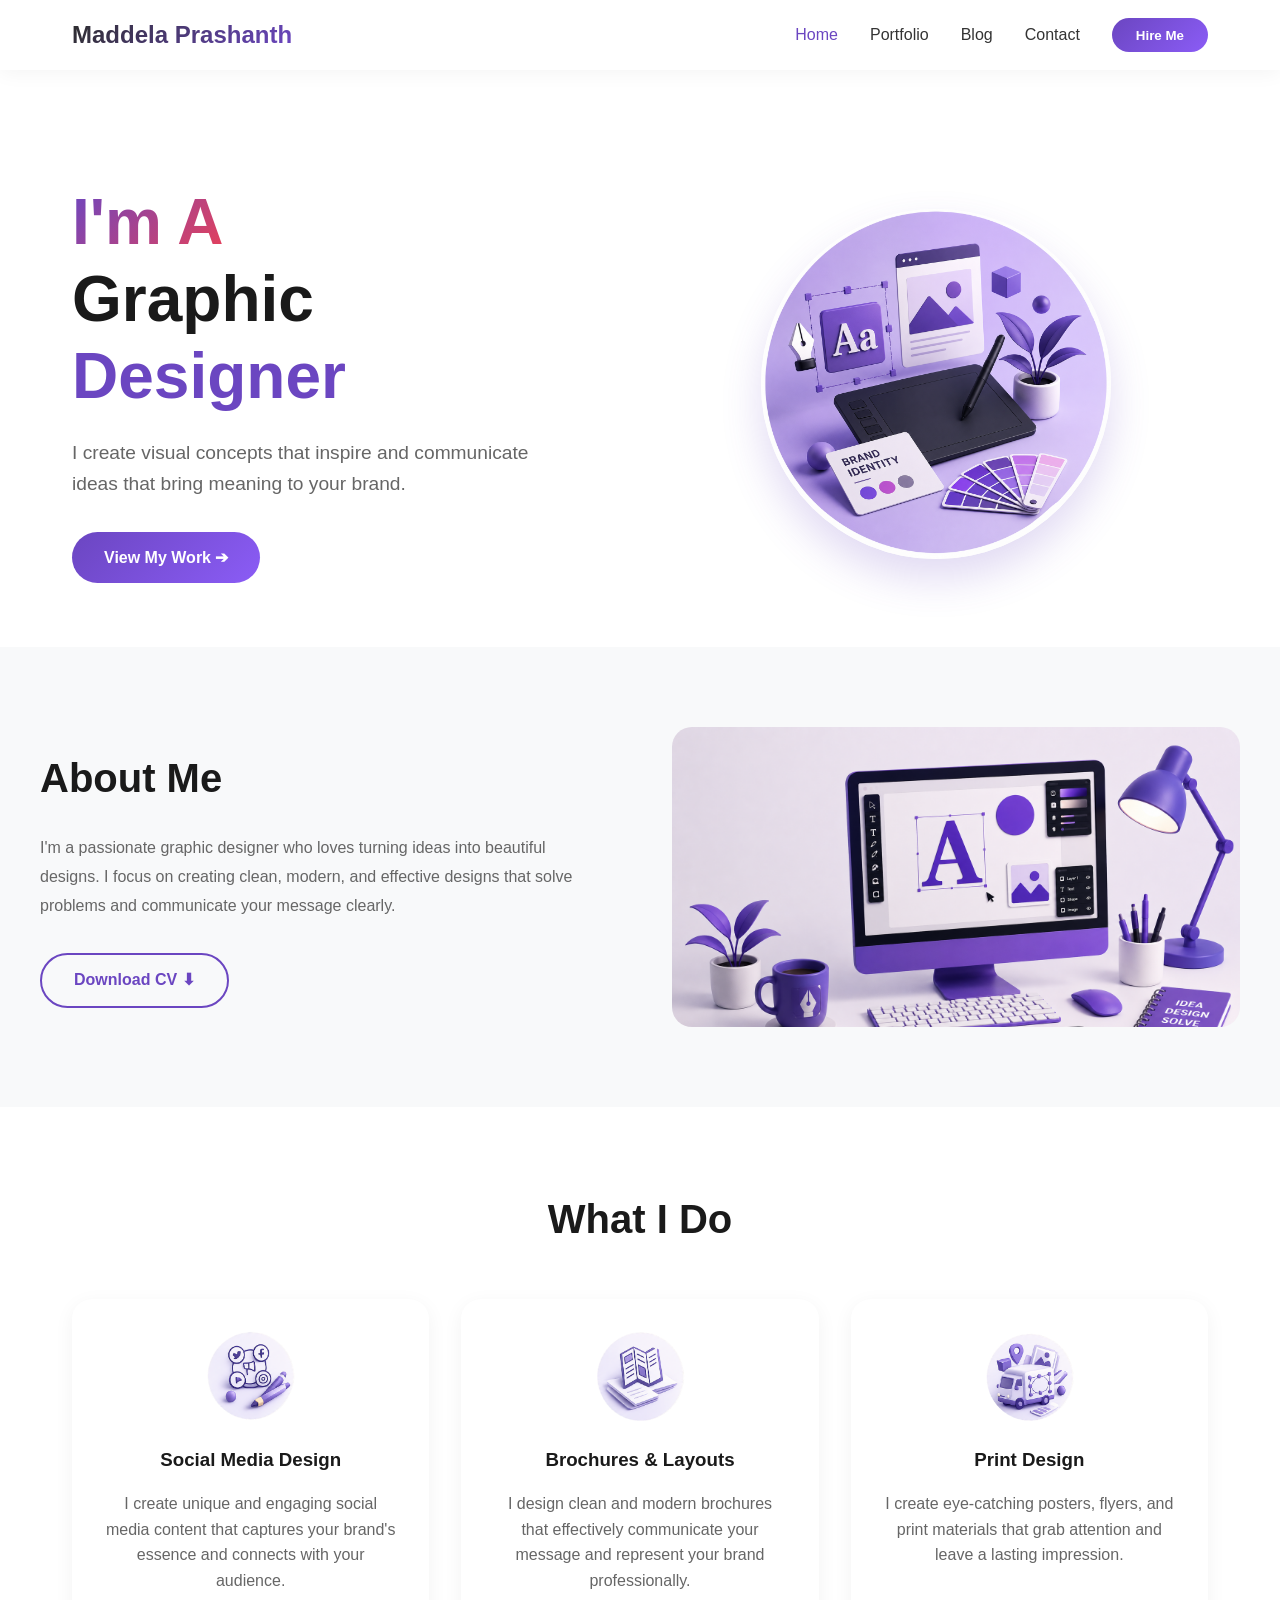
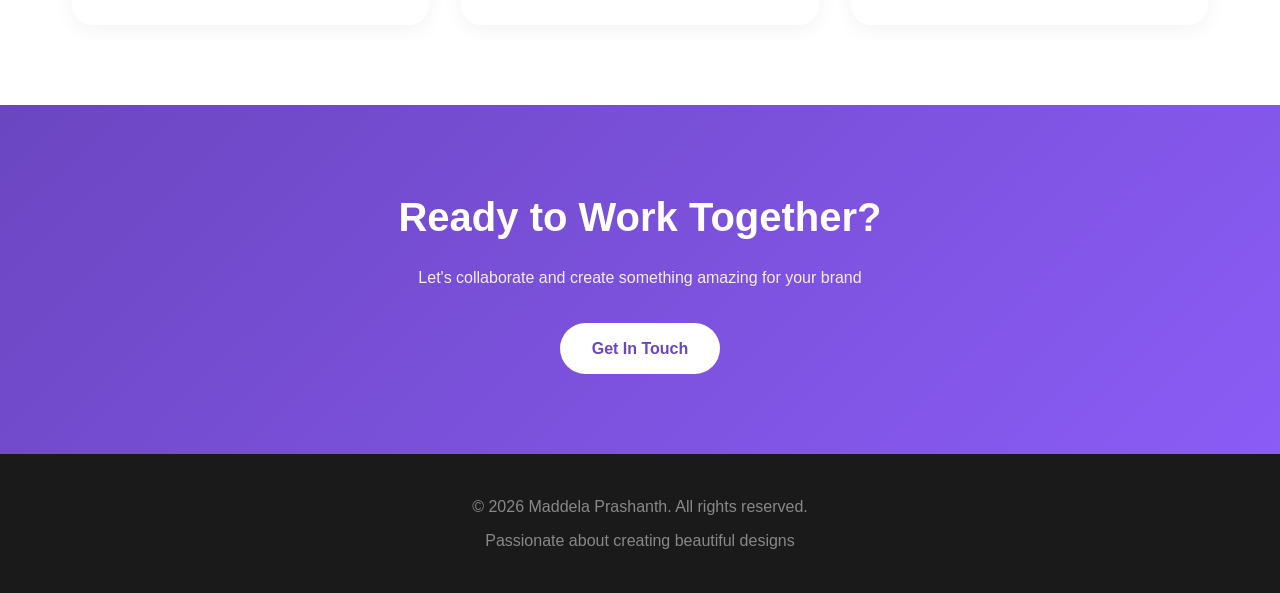
==== index.html @ d35ca1d7 "UPDATED" ====
<!DOCTYPE html>
<html lang="en">
<head>
    <meta charset="UTF-8">
    <meta name="viewport" content="width=device-width, initial-scale=1.0">
    <meta name="description" content="Portfolio of Maddela Prashanth - Graphic Designer specializing in branding and visual design">
    <title>Maddela Prashanth - Graphic Designer Portfolio</title>
    <link rel="stylesheet" href="index.css">
</head>
<body>
    <!-- Navigation Header -->
    <header class="navbar">
        <div class="nav-container">
            <div class="logo">
                <a href="index.html">Maddela Prashanth</a>
            </div>
            
            <!-- Hamburger Menu Button -->
            <button class="hamburger" id="hamburger">
                <span></span>
                <span></span>
                <span></span>
            </button>
            
            <!-- Navigation Menu -->
            <nav class="nav-menu" id="navMenu">
                <a href="index.html" class="nav-link active">Home</a>
                <a href="Portfolio Page.html" class="nav-link">Portfolio</a>
                <a href="https://prashanthdesigner07.blogspot.com/2025/08/graphic-design.html?m=1" target="_blank" class="nav-link">Blog</a>
                <a href="contact.html" class="nav-link">Contact</a>
                <a href="mailto:maddelaprashanth31@gmail.com"  >
                <button class="btn-hire">Hire Me</button>
                </a>
            </nav>
        </div>
    </header>
                       
    <!-- Hero Section -->
    <section class="hero">
        <div class="hero-content">
            <h1 class="hero-title">
                <span class="gradient-text">I'm A</span><br>
                <span>Graphic</span><br>
                <span class="highlight">Designer</span>
            </h1>
            <p class="hero-subtitle">I create visual concepts that inspire and communicate ideas that bring meaning to your brand.</p>
            <a href="https://sites.google.com/view/prashanth4" target="_blank" class="btn btn-primary">View My Work ➔</a>
        </div>
        <div class="hero-image">
            <div class="image-placeholder-1"></div>
        </div>
    </section>

    <!-- About Section -->
    <section class="about">
        <div class="about-content">
            <div class="about-text">
                <h2>About Me</h2>
                <p>I'm a passionate graphic designer who loves turning ideas into beautiful designs. I focus on creating clean, modern, and effective designs that solve problems and communicate your message clearly.</p>
                <a href="./imagess/Prashanth ATS resume.pdf" target="_blank" class="btn btn-secondary">Download CV ⬇</a>
            </div>
            <div class="about-image">
                <div class="image-placeholder"></div>
            </div>
        </div>
    </section>

    <!-- Services Section -->
    <section class="services">
        <h2>What I Do</h2>
        <div class="services-grid">
            <div class="service-card">
                <div class="service-icon">
                    <div class="icon-box"></div>
                </div>
                <h3>Social Media Design</h3>
                <p>I create unique and engaging social media content that captures your brand's essence and connects with your audience.</p>
            </div>
            <div class="service-card">
                <div class="service-icon">
                    <div class="icon-box-2"></div>
                </div>
                <h3>Brochures & Layouts</h3>
                <p>I design clean and modern brochures that effectively communicate your message and represent your brand professionally.</p>
            </div>
            <div class="service-card">
                <div class="service-icon">
                    <div class="icon-box-3"></div>
                </div>
                <h3>Print Design</h3>
                <p>I create eye-catching posters, flyers, and print materials that grab attention and leave a lasting impression.</p>
            </div>
        </div>
    </section>

    <!-- CTA Section -->
    <section class="cta">
        <h2>Ready to Work Together?</h2>
        <p>Let's collaborate and create something amazing for your brand</p>
        <a href="contact.html" class="btn btn-primary">Get In Touch</a>
    </section>

    <!-- Footer -->             
    <footer class="footer">
        <div class="footer-content">
            <p>&copy; 2026 Maddela Prashanth. All rights reserved.</p>
            <p>Passionate about creating beautiful designs</p>
        </div>
    </footer>

    <!-- Modal for Portfolio Items -->
    <div id="portfolioModal" class="modal">
        <div class="modal-content">
            <span class="modal-close">&times;</span>
            <div class="modal-image-container">
                <img id="modalImage" src="" alt="Portfolio Image">
            </div>
            <div class="modal-info">
                <h3 id="modalTitle"></h3>
                <p id="modalCategory"></p>
            </div>
        </div>
    </div>

    <script src="script.js"></script>
</body>
</html>
---- index.css ----
/* ==================== RESET & BASE STYLES ==================== */
* {
    margin: 0;
    padding: 0;
    box-sizing: border-box;
}

body {
    font-family: 'Segoe UI', Tahoma, Geneva, Verdana, sans-serif;
    line-height: 1.6;
    color: #1a1a1a;
    background-color: #ffffff;
    overflow-x: hidden;
}

/* ==================== NAVBAR ==================== */
.navbar {
    position: fixed;
    top: 0;
    width: 100%;
    background: rgba(255, 255, 255, 0.98);
    backdrop-filter: blur(10px);
    box-shadow: 0 2px 20px rgba(0, 0, 0, 0.05);
    z-index: 1000;
    padding: 1rem 0;
}

.nav-container {
    max-width: 1200px;
    margin: 0 auto;
    padding: 0 2rem;
    display: flex;
    justify-content: space-between;
    align-items: center;
}

.logo a {
    font-size: 1.5rem;
    font-weight: 700;
    text-decoration: none;
    background: linear-gradient(135deg, #2d2d2d, #6b46c1);
    -webkit-background-clip: text;
    background-clip: text;
    color: transparent;
}

.nav-menu {
    display: flex;
    gap: 2rem;
    align-items: center;
}

.nav-link {
    text-decoration: none;
    color: #333;
    font-weight: 500;
    transition: color 0.3s;
}

.nav-link:hover, .nav-link.active {
    color: #6b46c1;
}

.btn-hire {
    background: linear-gradient(135deg, #6b46c1, #8b5cf6);
    border: none;
    padding: 0.6rem 1.5rem;
    border-radius: 40px;
    color: white;
    font-weight: 600;
    cursor: pointer;
    transition: transform 0.3s, box-shadow 0.3s;
}

.btn-hire:hover {
    transform: translateY(-2px);
    box-shadow: 0 5px 15px rgba(107, 70, 193, 0.3);
}

/* Hamburger Menu */
.hamburger {
    display: none;
    flex-direction: column;
    cursor: pointer;
    background: none;
    border: none;
}

.hamburger span {
    width: 25px;
    height: 3px;
    background: #333;
    margin: 3px 0;
    transition: 0.3s;
}

/* ==================== HERO SECTION ==================== */
.hero {
    display: flex;
    align-items: center;
    justify-content: space-between;
    max-width: 1200px;
    margin: 120px auto 0;
    padding: 4rem 2rem;
    gap: 3rem;
}

.hero-content {
    flex: 1;
}

.hero-title {
    font-size: 4rem;
    line-height: 1.2;
    margin-bottom: 1.5rem;
}

.gradient-text {
    background: linear-gradient(135deg, #6b46c1, #e94057);
    -webkit-background-clip: text;
    background-clip: text;
    color: transparent;
}

.highlight {
    color: #6b46c1;
}

.hero-subtitle {
    font-size: 1.2rem;
    color: #666;
    margin-bottom: 2rem;
    max-width: 500px;
}

.hero-image {
    flex: 1;
    display: flex;
    justify-content: center;
}

.image-placeholder-1 {
    background-image: url("imagess/Circle.png");
    background-size: cover;
    width: 350px;
    height: 350px;
    /* background: linear-gradient(135deg, #6b46c1, #8b5cf6); */
    border-radius: 50%;
    box-shadow: 0 20px 40px rgba(107, 70, 193, 0.2);
}

/* ==================== BUTTONS ==================== */
.btn {
    display: inline-block;
    padding: 0.8rem 2rem;
    text-decoration: none;
    border-radius: 40px;
    font-weight: 600;
    transition: all 0.3s;
    cursor: pointer;
}

.btn-primary {
    background: linear-gradient(135deg, #6b46c1, #8b5cf6);
    color: white;
    border: none;
}

.btn-primary:hover {
    transform: translateY(-3px);
    box-shadow: 0 10px 20px rgba(107, 70, 193, 0.3);
}

.btn-secondary {
    background: transparent;
    color: #6b46c1;
    border: 2px solid #6b46c1;
}

.btn-secondary:hover {
    background: #6b46c1;
    color: white;
}

/* ==================== ABOUT SECTION ==================== */
.about {
    background: #f8f9fa;
    padding: 5rem 2rem;
}

.about-content {
    max-width: 1200px;
    margin: 0 auto;
    display: flex;
    align-items: center;
    gap: 4rem;
}

.about-text {
    flex: 1;
}

.about-text h2 {
    font-size: 2.5rem;
    margin-bottom: 1.5rem;
}

.about-text p {
    color: #666;
    margin-bottom: 2rem;
    line-height: 1.8;
}

.about-image {
    flex: 1;
}

.image-placeholder {
    background-image: url("imagess/system.png");
    background-size: cover;
    width: 100%;
    height: 300px;
    /* background: linear-gradient(135deg, #ddd, #bbb); */
    border-radius: 20px;
}

/* ==================== SERVICES SECTION ==================== */
.services {
    max-width: 1200px;
    margin: 0 auto;
    padding: 5rem 2rem;
    text-align: center;
}

.services h2 {
    font-size: 2.5rem;
    margin-bottom: 3rem;
}

.services-grid {
    display: grid;
    grid-template-columns: repeat(auto-fit, minmax(300px, 1fr));
    gap: 2rem;
}

.service-card {
    background: white;
    padding: 2rem;
    border-radius: 20px;
    box-shadow: 0 5px 20px rgba(0, 0, 0, 0.05);
    transition: transform 0.3s;
}

.service-card:hover {
    transform: translateY(-10px);
}

.service-icon {
    margin-bottom: 1.5rem;
}

.icon-box {
    background-image: url("./imagess/Social\ Media\ Icon.png");
    background-size: cover;
    width: 90px;
    height: 90px;
    /* background: linear-gradient(135deg, #6b46c1, #8b5cf6); */
    border-radius: 20px;
    margin: 0 auto;
}

.icon-box-2 {
        background-image: url("./imagess/Broucher\ icon.png");
    background-size: cover;
    width: 90px;
    height: 90px;
    /* background: linear-gradient(135deg, #6b46c1, #8b5cf6); */
    border-radius: 20px;
    margin: 0 auto;
}

.icon-box-3 {
            background-image: url("./imagess/Print\ icon.png");
    background-size: cover;
    width: 90px;
    height: 90px;
    /* background: linear-gradient(135deg, #6b46c1, #8b5cf6); */
    border-radius: 20px;
    margin: 0 auto;
}

.service-card h3 {
    margin-bottom: 1rem;
}

.service-card p {
    color: #666;
}

/* ==================== PORTFOLIO PAGE STYLES ==================== */
.portfolio-header {
    text-align: center;
    padding: 120px 2rem 3rem;
    background: linear-gradient(135deg, #f8f9fa, #fff);
}

.portfolio-header h1 {
    font-size: 3rem;
    margin-bottom: 1rem;
}

.filter-section {
    text-align: center;
    padding: 2rem;
}

.filter-buttons {
    display: flex;
    justify-content: center;
    gap: 1rem;
    flex-wrap: wrap;
}

.filter-btn {
    padding: 0.6rem 1.5rem;
    border: 2px solid #6b46c1;
    background: transparent;
    color: #6b46c1;
    border-radius: 40px;
    cursor: pointer;
    font-weight: 600;
    transition: all 0.3s;
}

.filter-btn:hover, .filter-btn.active {
    background: #6b46c1;
    color: white;
}

.portfolio {
    max-width: 1200px;
    margin: 0 auto;
    padding: 2rem;
}

.portfolio-grid {
    display: grid;
    grid-template-columns: repeat(auto-fill, minmax(350px, 1fr));
    gap: 2rem;
}

.portfolio-item {
    background: white;
    border-radius: 15px;
    overflow: hidden;
    box-shadow: 0 5px 15px rgba(0, 0, 0, 0.1);
    cursor: pointer;
    transition: transform 0.3s, box-shadow 0.3s;
}

.portfolio-item:hover {
    transform: translateY(-5px);
    box-shadow: 0 10px 25px rgba(0, 0, 0, 0.15);
}

.portfolio-image {
    height: 250px;
    overflow: hidden;
}

.image-placeholder-3, .image-placeholder-4, .image-placeholder-5,
.image-placeholder-6, .image-placeholder-7, .image-placeholder-8,
.image-placeholder-9, .image-placeholder-10, .image-placeholder-11 {
    width: 100%;
    height: 100%;
    background-size: cover;
    background-position: center;
    transition: transform 0.3s;
}

.portfolio-item:hover .portfolio-image div {
    transform: scale(1.05);
}

/* Portfolio Image Backgrounds */
.image-placeholder-3 { background-image: url('https://images.unsplash.com/photo-1442512595331-e89e73853f31?w=400&h=250&fit=crop'); background-size: cover; }
.image-placeholder-4 { background-image: url('imagess/SAIL\ INTO\ Discover\ the\ world\'s\ most\ breathtaking.jpg'); background-size: cover; }
.image-placeholder-5 { background-image: url('https://images.unsplash.com/photo-1556761175-b413da4baf72?w=400&h=250&fit=crop'); background-size: cover; }
.image-placeholder-6 { background-image: url('https://images.unsplash.com/photo-1445205170230-053b83016050?w=400&h=250&fit=crop'); background-size: cover; }
.image-placeholder-7 { background-image: url('https://images.unsplash.com/photo-1561070791-2526d30994b5?w=400&h=250&fit=crop'); background-size: cover; }
.image-placeholder-8 { background-image: url('imagess/Graphihc\ Designer.jpg'); background-size: cover; }
.image-placeholder-9 { background-image: url('https://images.unsplash.com/photo-1517248135467-4c7edcad34c4?w=400&h=250&fit=crop'); background-size: cover; }
.image-placeholder-10 { background-image: url('https://images.unsplash.com/photo-1512941937669-90a1b58e7e9c?w=400&h=250&fit=crop'); background-size: cover; }
.image-placeholder-11 { background-image: url('https://images.unsplash.com/photo-1563986768609-322da13575f3?w=400&h=250&fit=crop'); background-size: cover; }

.portfolio-info {
    padding: 1.5rem;
}

.portfolio-info h3 {
    margin-bottom: 0.5rem;
}

.portfolio-info p {
    color: #6b46c1;
    font-weight: 500;
}

/* ==================== MODAL STYLES ==================== */
.modal {
    display: none;
    position: fixed;
    z-index: 2000;
    left: 0;
    top: 0;
    width: 100%;
    height: 100%;
    background-color: rgba(0, 0, 0, 0.85);
    backdrop-filter: blur(5px);
    animation: fadeIn 0.3s ease;
}

@keyframes fadeIn {
    from { opacity: 0; }
    to { opacity: 1; }
}

.modal-content {
    position: relative;
    background: white;
    margin: 5% auto;
    padding: 0;
    width: 90%;
    height: 100%;
    max-width: 800px;
    border-radius: 20px;
    overflow: hidden;
    animation: slideUp 0.3s ease;
}

@keyframes slideUp {
    from {
        transform: translateY(50px);
        opacity: 0;
    }
    to {
        transform: translateY(0);
        opacity: 1;
    }
}

.modal-close {
    position: absolute;
    top: 15px;
    right: 25px;
    color: white;
    font-size: 35px;
    font-weight: bold;
    cursor: pointer;
    z-index: 10;
    background: rgba(0,0,0,0.5);
    width: 40px;
    height: 40px;
    border-radius: 50%;
    display: flex;
    align-items: center;
    justify-content: center;
    transition: 0.3s;
}

.modal-close:hover {
    background: #6b46c1;
    transform: rotate(90deg);
}

.modal-image-container {
    width: 100%;
    max-height: 500px;
    overflow: hidden;
}

#modalImage {
    width: 100%;
    height: auto;
    display: block;
}

.modal-info {
    padding: 1.5rem;
    text-align: center;
}

.modal-info h3 {
    font-size: 1.8rem;
    margin-bottom: 0.5rem;
    color: #1a1a1a;
}

.modal-info p {
    color: #6b46c1;
    font-weight: 500;
    font-size: 1.1rem;
}

/* ==================== CTA SECTION ==================== */
.cta {
    text-align: center;
    padding: 5rem 2rem;
    background: linear-gradient(135deg, #6b46c1, #8b5cf6);
    color: white;
}

.cta h2 {
    font-size: 2.5rem;
    margin-bottom: 1rem;
}

.cta p {
    margin-bottom: 2rem;
    opacity: 0.9;
}

.cta .btn-primary {
    background: white;
    color: #6b46c1;
}

.cta .btn-primary:hover {
    transform: translateY(-3px);
    box-shadow: 0 10px 20px rgba(0, 0, 0, 0.2);
}

/* ==================== FOOTER ==================== */
.footer {
    background: #1a1a1a;
    color: #888;
    text-align: center;
    padding: 2rem;
}

.footer-content p {
    margin: 0.5rem 0;
}

/* ==================== RESPONSIVE DESIGN ==================== */
@media (max-width: 768px) {
    .hamburger {
        display: flex;
    }
    
    .nav-menu {
        position: fixed;
        top: 70px;
        left: -100%;
        width: 100%;
        height: calc(100vh - 70px);
        background: white;
        flex-direction: column;
        padding: 2rem;
        transition: left 0.3s;
        gap: 1.5rem;
    }
    
    .nav-menu.active {
        left: 0;
    }
    
    .hamburger.active span:nth-child(1) {
        transform: rotate(45deg) translate(5px, 5px);
    }
    
    .hamburger.active span:nth-child(2) {
        opacity: 0;
    }
    
    .hamburger.active span:nth-child(3) {
        transform: rotate(-45deg) translate(7px, -6px);
    }
    
    .hero {
        flex-direction: column;
        text-align: center;
        margin-top: 80px;
    }
    
    .hero-title {
        font-size: 2.5rem;
    }
    
    .hero-subtitle {
        margin-left: auto;
        margin-right: auto;
    }
    
    .about-content {
        flex-direction: column;
        text-align: center;
    }
    
    .portfolio-grid {
        grid-template-columns: 1fr;
    }
    
    .modal-content {
        width: 95%;
        margin: 10% auto;
    }
    
    .modal-info h3 {
        font-size: 1.4rem;
    }
}

/* ==================== CONTACT PAGE STYLES ==================== */
/* Add these styles to your existing index.css file */

.contact-page-wrapper {
    max-width: 1200px;
    margin: 0 auto;
    padding: 140px 2rem 4rem;
}

.contact-header {
    text-align: center;
    margin-bottom: 3rem;
}

.contact-header h1 {
    font-size: 3rem;
    background: linear-gradient(135deg, #2d2d2d, #6b46c1);
    -webkit-background-clip: text;
    background-clip: text;
    color: transparent;
    margin-bottom: 1rem;
}

.contact-header p {
    color: #666;
    font-size: 1.2rem;
    max-width: 600px;
    margin: 0 auto;
}

.contact-grid {
    display: grid;
    grid-template-columns: 1fr 1.2fr;
    gap: 3rem;
    align-items: start;
}

/* Contact Info Cards */
.contact-info {
    background: #f8f9fa;
    border-radius: 30px;
    padding: 2rem;
    box-shadow: 0 10px 30px rgba(0, 0, 0, 0.05);
    transition: transform 0.3s;
}

.contact-info:hover {
    transform: translateY(-5px);
}

.info-title {
    font-size: 1.8rem;
    margin-bottom: 1.5rem;
    color: #1a1a1a;
    position: relative;
    display: inline-block;
}

.info-title:after {
    content: '';
    position: absolute;
    bottom: -8px;
    left: 0;
    width: 60px;
    height: 3px;
    background: linear-gradient(135deg, #6b46c1, #8b5cf6);
    border-radius: 3px;
}

.info-detail {
    margin: 2rem 0;
}

.info-item {
    display: flex;
    align-items: center;
    gap: 1rem;
    margin-bottom: 1.8rem;
    padding: 0.8rem;
    background: white;
    border-radius: 60px;
    transition: all 0.3s;
    box-shadow: 0 2px 8px rgba(0, 0, 0, 0.03);
}

.info-item:hover {
    transform: translateX(5px);
    box-shadow: 0 5px 15px rgba(107, 70, 193, 0.1);
}

.info-icon {
    width: 48px;
    height: 48px;
    background: linear-gradient(135deg, #6b46c1, #8b5cf6);
    border-radius: 50%;
    display: flex;
    align-items: center;
    justify-content: center;
    color: white;
    font-size: 1.3rem;
}

.info-text h4 {
    font-size: 1rem;
    color: #888;
    margin-bottom: 0.2rem;
}

.info-text p, .info-text a {
    font-size: 1.1rem;
    font-weight: 600;
    color: #1a1a1a;
    text-decoration: none;
    transition: color 0.3s;
}

.info-text a:hover {
    color: #6b46c1;
}

.social-links {
    display: flex;
    gap: 1rem;
    margin-top: 2rem;
    justify-content: center;
}

.social-icon {
    width: 44px;
    height: 44px;
    background: white;
    border-radius: 50%;
    display: flex;
    align-items: center;
    justify-content: center;
    color: #6b46c1;
    font-size: 1.3rem;
    transition: all 0.3s;
    box-shadow: 0 2px 8px rgba(0, 0, 0, 0.05);
    text-decoration: none;
}

.social-icon:hover {
    background: linear-gradient(135deg, #6b46c1, #8b5cf6);
    color: white;
    transform: translateY(-3px);
}

/* Contact Form Container */
.contact-form-container {
    background: white;
    border-radius: 30px;
    padding: 2rem;
    box-shadow: 0 15px 35px rgba(0, 0, 0, 0.1);
    border: 1px solid rgba(107, 70, 193, 0.1);
}

.form-group {
    margin-bottom: 1.5rem;
}

.form-group label {
    display: block;
    margin-bottom: 0.6rem;
    font-weight: 600;
    color: #333;
    font-size: 0.95rem;
}

.form-group label i {
    margin-right: 8px;
    color: #6b46c1;
}

.form-control {
    width: 100%;
    padding: 1rem 1.2rem;
    border: 2px solid #e9ecef;
    border-radius: 20px;
    font-size: 1rem;
    transition: all 0.3s;
    font-family: inherit;
    background: #fefefe;
}

.form-control:focus {
    outline: none;
    border-color: #6b46c1;
    box-shadow: 0 0 0 3px rgba(107, 70, 193, 0.2);
}

textarea.form-control {
    resize: vertical;
    min-height: 120px;
}

.btn-submit {
    width: 100%;
    background: linear-gradient(135deg, #6b46c1, #8b5cf6);
    color: white;
    border: none;
    padding: 1rem;
    border-radius: 40px;
    font-size: 1.1rem;
    font-weight: 700;
    cursor: pointer;
    transition: all 0.3s;
    display: flex;
    align-items: center;
    justify-content: center;
    gap: 10px;
}

.btn-submit:hover {
    transform: translateY(-2px);
    box-shadow: 0 8px 20px rgba(107, 70, 193, 0.3);
}

/* Validation & Error States */
.error-message {
    color: #e94057;
    font-size: 0.8rem;
    margin-top: 0.5rem;
    display: flex;
    align-items: center;
    gap: 5px;
}

.error-message i {
    font-size: 0.7rem;
}

.form-control.error {
    border-color: #e94057;
    background-color: #fff5f7;
}

.success-message {
    background: #d4edda;
    color: #155724;
    padding: 1rem;
    border-radius: 16px;
    margin-bottom: 1.5rem;
    display: none;
    align-items: center;
    gap: 12px;
    border-left: 4px solid #28a745;
}

.success-message.show {
    display: flex;
}

::placeholder {
    color: #adb5bd;
    opacity: 1;
}

/* Responsive Design for Contact Page */
@media (max-width: 900px) {
    .contact-grid {
        grid-template-columns: 1fr;
        gap: 2rem;
    }
    .contact-page-wrapper {
        padding: 120px 1.5rem 3rem;
    }
    .contact-header h1 {
        font-size: 2.5rem;
    }
}

@media (max-width: 480px) {
    .info-item {
        flex-direction: column;
        text-align: center;
        border-radius: 25px;
    }
    .contact-info, .contact-form-container {
        padding: 1.5rem;
    }
    .info-icon {
        width: 55px;
        height: 55px;
    }
    .info-text h4 {
        font-size: 0.9rem;
    }
    .info-text p, .info-text a {
        font-size: 1rem;
    }
    .social-icon {
        width: 38px;
        height: 38px;
        font-size: 1.1rem;
    }
    .btn-submit {
        font-size: 1rem;
        padding: 0.9rem;
    }
    .contact-header h1 {
        font-size: 2rem;
    }
    .contact-header p {
        font-size: 1rem;
    }
}
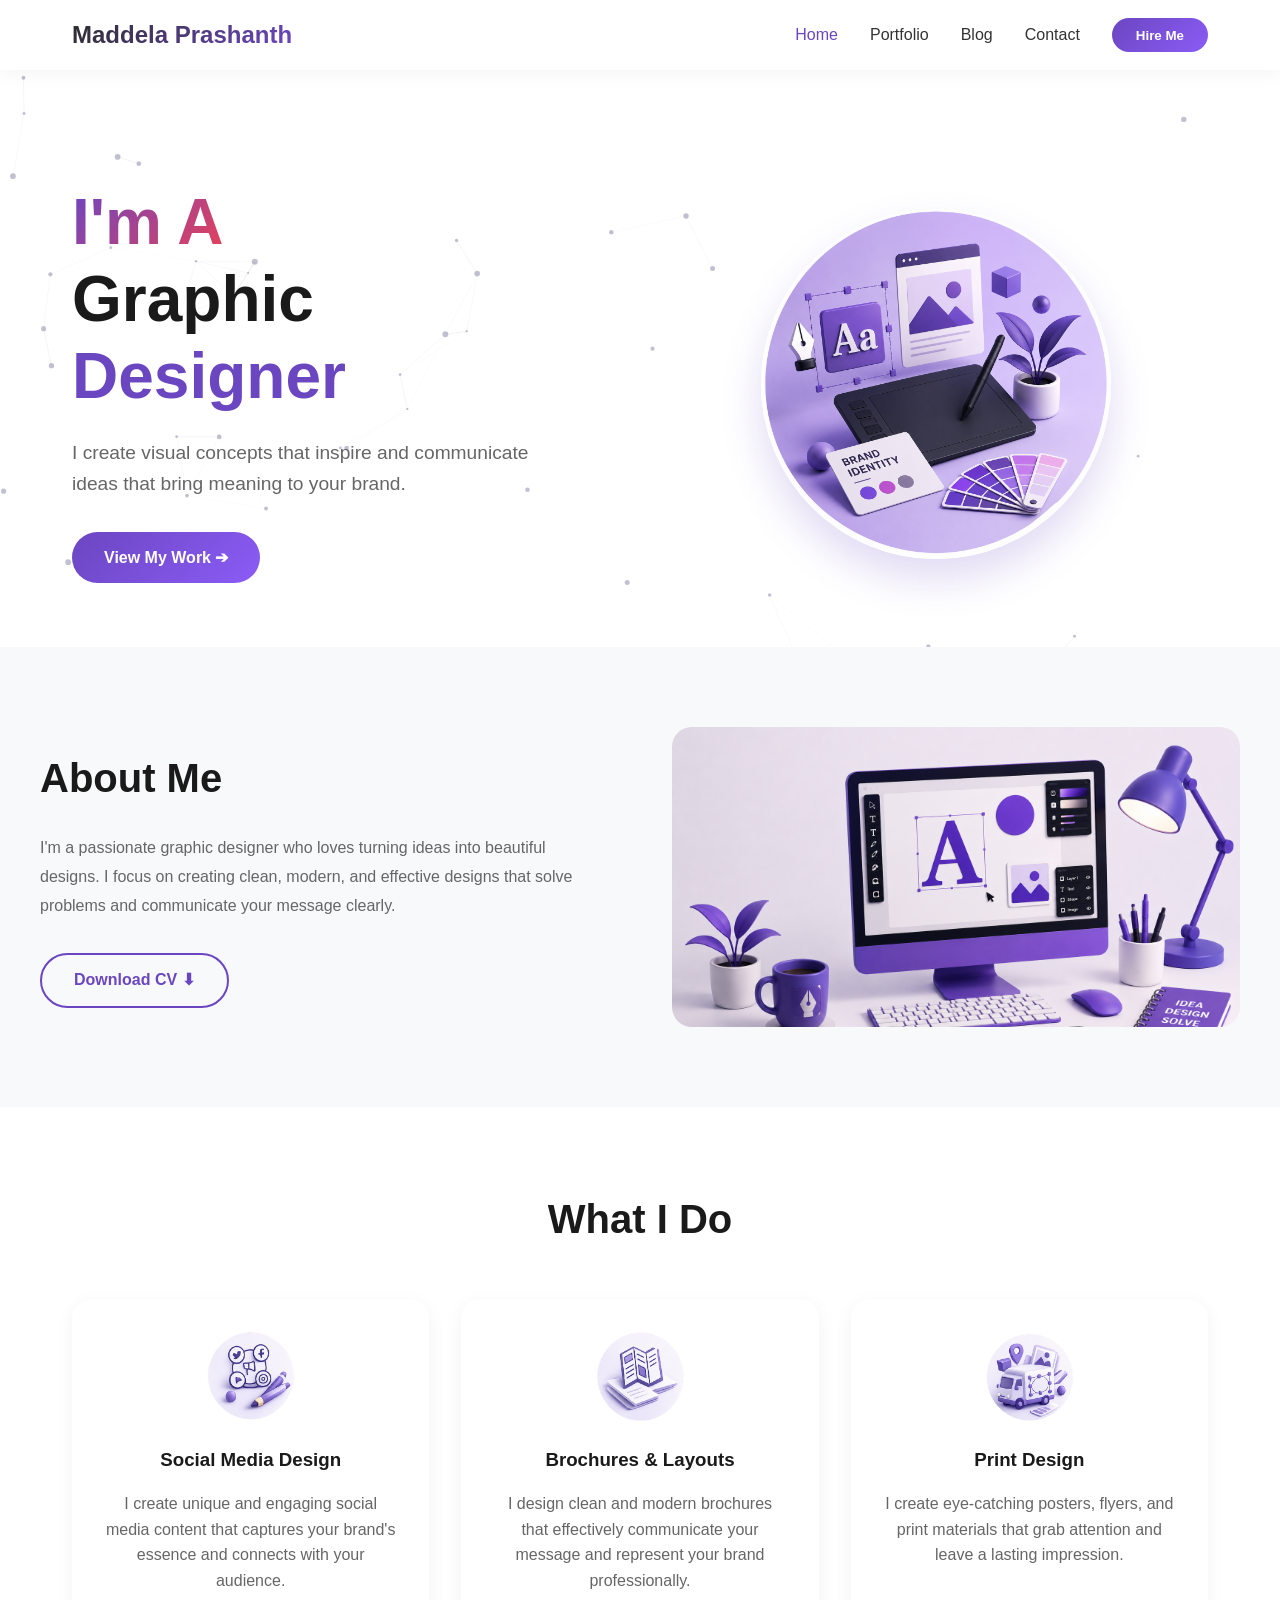
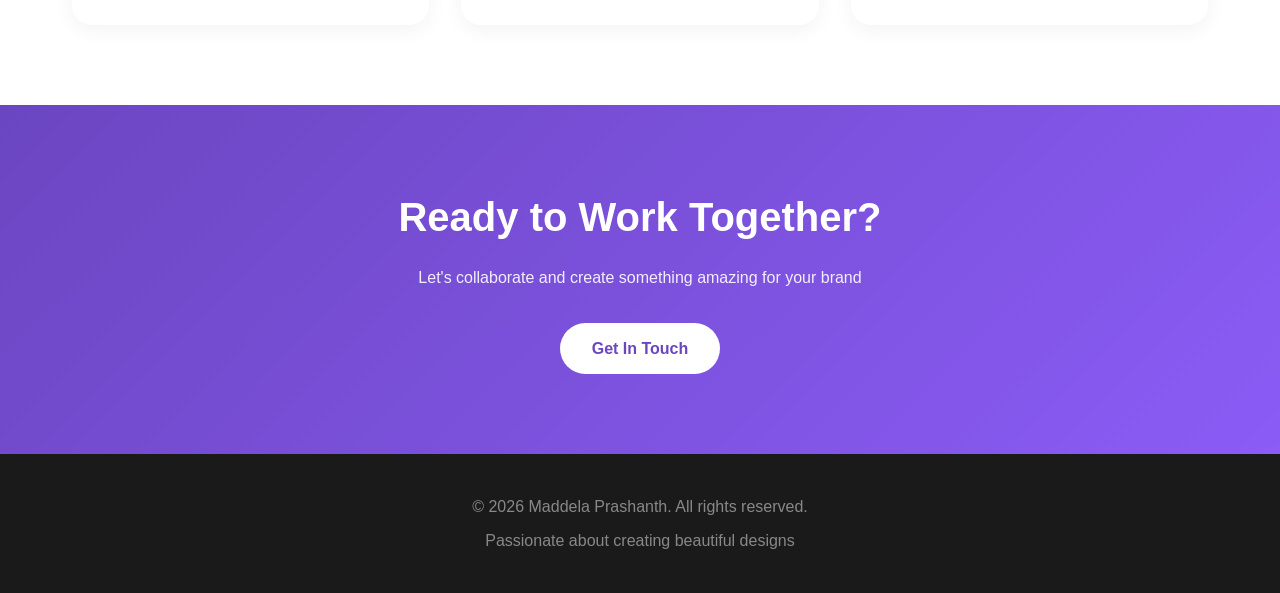
==== commit 365f9234: "updated" ====
--- a/index.html
+++ b/index.html
@@ -124,4 +124,79 @@
 
     <script src="script.js"></script>
 </body>
-</html>+</html>
+
+
+<canvas id="particleCanvas"></canvas>
+
+<script>
+  const canvas = document.getElementById('particleCanvas');
+  const ctx = canvas.getContext('2d');
+  let particles = [];
+
+  function initCanvas() {
+    canvas.width = window.innerWidth;
+    canvas.height = window.innerHeight;
+    canvas.style.position = 'fixed';
+    canvas.style.top = '0';
+    canvas.style.left = '0';
+    canvas.style.zIndex = '-1';
+    canvas.style.pointerEvents = 'none';
+  }
+
+  function createParticles() {
+    const particleCount = 80;
+    for (let i = 0; i < particleCount; i++) {
+      particles.push({
+        x: Math.random() * canvas.width,
+        y: Math.random() * canvas.height,
+        radius: Math.random() * 2 + 1,
+        vx: (Math.random() - 0.5) * 0.3,
+        vy: (Math.random() - 0.5) * 0.3
+      });
+    }
+  }
+
+  function drawParticles() {
+    ctx.clearRect(0, 0, canvas.width, canvas.height);
+    ctx.fillStyle = 'rgba(100, 100, 140, 0.4)';
+    for (let i = 0; i < particles.length; i++) {
+      let p = particles[i];
+      ctx.beginPath();
+      ctx.arc(p.x, p.y, p.radius, 0, Math.PI * 2);
+      ctx.fill();
+      p.x += p.vx;
+      p.y += p.vy;
+
+      if (p.x < 0 || p.x > canvas.width) p.vx *= -1;
+      if (p.y < 0 || p.y > canvas.height) p.vy *= -1;
+
+      for (let j = i + 1; j < particles.length; j++) {
+        let p2 = particles[j];
+        let dx = p.x - p2.x;
+        let dy = p.y - p2.y;
+        let distance = Math.sqrt(dx * dx + dy * dy);
+        if (distance < 100) {
+          ctx.beginPath();
+          ctx.strokeStyle = `rgba(100, 100, 140, ${0.2 * (1 - distance / 100)})`;
+          ctx.lineWidth = 0.5;
+          ctx.moveTo(p.x, p.y);
+          ctx.lineTo(p2.x, p2.y);
+          ctx.stroke();
+        }
+      }
+    }
+    requestAnimationFrame(drawParticles);
+  }
+
+  window.addEventListener('resize', () => {
+    canvas.width = window.innerWidth;
+    canvas.height = window.innerHeight;
+    particles = [];
+    createParticles();
+  });
+
+  initCanvas();
+  createParticles();
+  drawParticles();
+</script>
--- a/index.css
+++ b/index.css
@@ -917,4 +917,13 @@
     .contact-header p {
         font-size: 1rem;
     }
-}+}
+
+
+
+
+
+
+
+
+
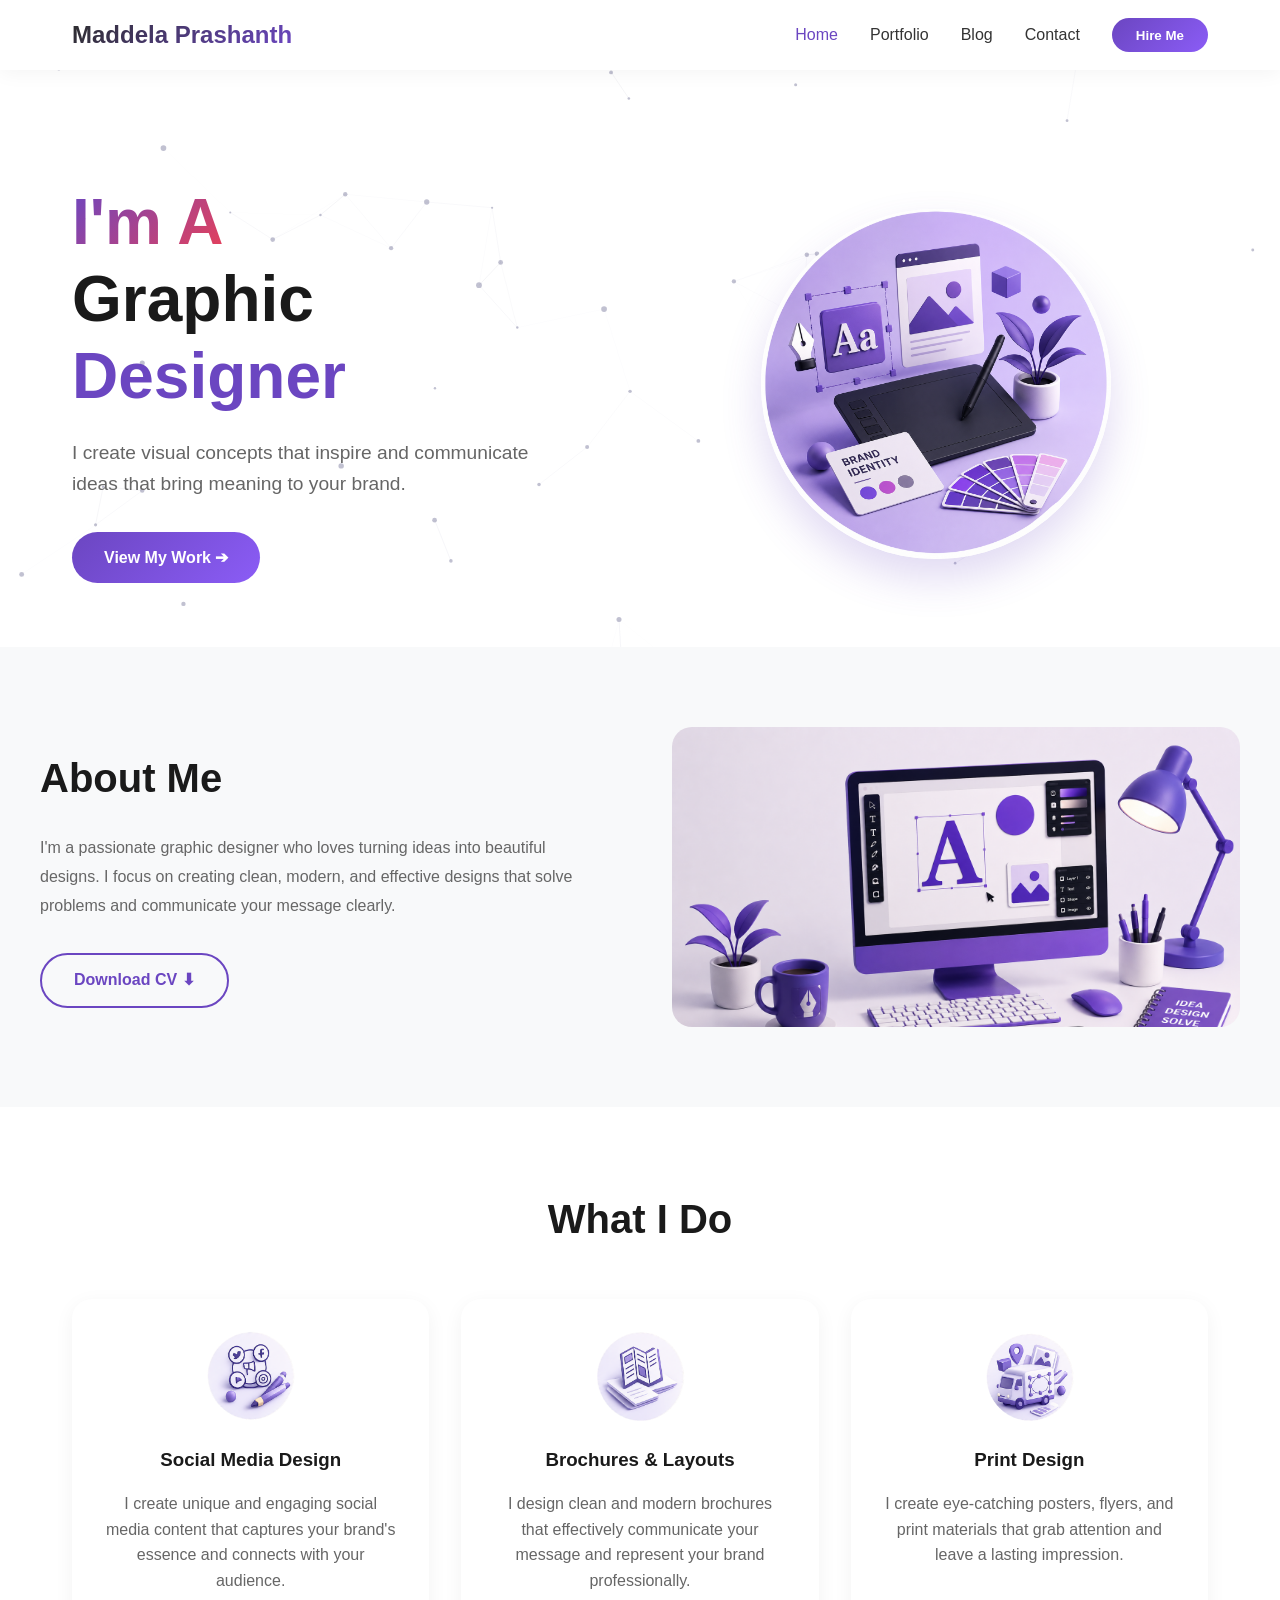
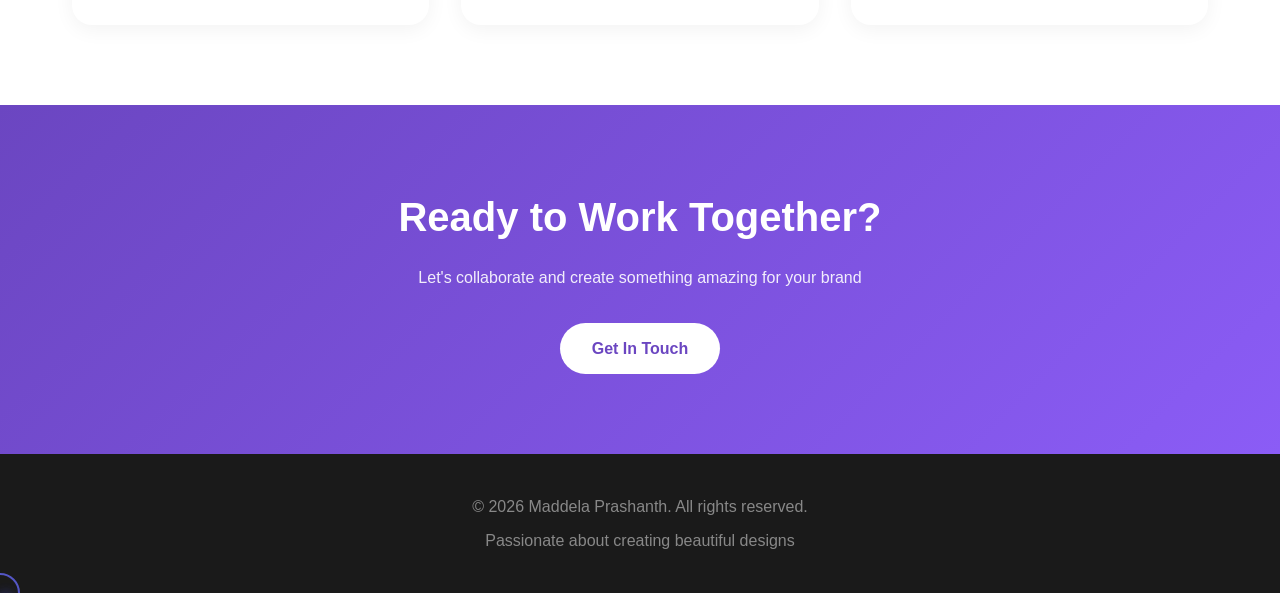
==== commit 94098cdf: "updated" ====
--- a/index.html
+++ b/index.html
@@ -199,4 +199,199 @@
   initCanvas();
   createParticles();
   drawParticles();
+</script>
+
+<style>
+  .cursor-particle {
+    position: fixed;
+    width: 4px;
+    height: 4px;
+    background: #6366f1;
+    border-radius: 50%;
+    pointer-events: none;
+    z-index: 9999;
+    opacity: 0;
+    transition: opacity 0.3s;
+  }
+  
+  .main-cursor {
+    position: fixed;
+    width: 12px;
+    height: 12px;
+    background: #6366f1;
+    border-radius: 50%;
+    pointer-events: none;
+    z-index: 10000;
+    transition: transform 0.05s linear;
+    box-shadow: 0 0 12px rgba(99, 102, 241, 0.6);
+    mix-blend-mode: difference;
+  }
+  
+  .cursor-ring {
+    position: fixed;
+    width: 40px;
+    height: 40px;
+    border: 2px solid #6366f1;
+    border-radius: 50%;
+    pointer-events: none;
+    z-index: 9999;
+    transition: all 0.2s cubic-bezier(0.2, 0.9, 0.4, 1.1);
+    opacity: 0.8;
+  }
+  
+  .cursor-ring.magnetic {
+    transform: scale(1.5);
+    border-color: #818cf8;
+    background: rgba(99, 102, 241, 0.1);
+    backdrop-filter: blur(4px);
+  }
+  
+  @media (max-width: 768px) {
+    .main-cursor, .cursor-ring, .cursor-particle {
+      display: none;
+    }
+  }
+</style>
+
+<script>
+  (function() {
+    // Create elements
+    const mainCursor = document.createElement('div');
+    const cursorRing = document.createElement('div');
+    mainCursor.className = 'main-cursor';
+    cursorRing.className = 'cursor-ring';
+    document.body.appendChild(mainCursor);
+    document.body.appendChild(cursorRing);
+    
+    // Trail particles array
+    let particles = [];
+    const MAX_PARTICLES = 12;
+    let mouseX = 0, mouseY = 0;
+    let ringX = 0, ringY = 0;
+    
+    // Create particle system
+    class Particle {
+      constructor(x, y) {
+        this.x = x;
+        this.y = y;
+        this.size = Math.random() * 3 + 1;
+        this.life = 1;
+        this.decay = 0.02 + Math.random() * 0.03;
+      }
+      
+      update() {
+        this.life -= this.decay;
+        return this.life > 0;
+      }
+      
+      draw(ctx) {
+        ctx.fillStyle = `rgba(99, 102, 241, ${this.life * 0.5})`;
+        ctx.beginPath();
+        ctx.arc(this.x, this.y, this.size * this.life, 0, Math.PI * 2);
+        ctx.fill();
+      }
+    }
+    
+    // Setup canvas for particles
+    const canvas = document.createElement('canvas');
+    canvas.style.position = 'fixed';
+    canvas.style.top = '0';
+    canvas.style.left = '0';
+    canvas.style.pointerEvents = 'none';
+    canvas.style.zIndex = '9998';
+    document.body.appendChild(canvas);
+    const ctx = canvas.getContext('2d');
+    
+    function resizeCanvas() {
+      canvas.width = window.innerWidth;
+      canvas.height = window.innerHeight;
+    }
+    window.addEventListener('resize', resizeCanvas);
+    resizeCanvas();
+    
+    // Track mouse
+    document.addEventListener('mousemove', (e) => {
+      mouseX = e.clientX;
+      mouseY = e.clientY;
+      
+      // Add particle trail
+      particles.push(new Particle(mouseX, mouseY));
+      if (particles.length > MAX_PARTICLES) particles.shift();
+      
+      // Update cursor position instantly
+      mainCursor.style.transform = `translate(${mouseX - 6}px, ${mouseY - 6}px)`;
+    });
+    
+    // Smooth ring animation
+    function animateRing() {
+      ringX += (mouseX - ringX) * 0.12;
+      ringY += (mouseY - ringY) * 0.12;
+      cursorRing.style.transform = `translate(${ringX - 20}px, ${ringY - 20}px)`;
+      requestAnimationFrame(animateRing);
+    }
+    animateRing();
+    
+    // Draw particles
+    function drawParticles() {
+      ctx.clearRect(0, 0, canvas.width, canvas.height);
+      particles = particles.filter(p => p.update());
+      particles.forEach(p => p.draw(ctx));
+      requestAnimationFrame(drawParticles);
+    }
+    drawParticles();
+    
+    // Magnetic effect on buttons/links
+    const magneticElements = document.querySelectorAll('a, button, .btn, .project-card');
+    
+    magneticElements.forEach(el => {
+      el.addEventListener('mouseenter', () => {
+        cursorRing.classList.add('magnetic');
+      });
+      
+      el.addEventListener('mouseleave', () => {
+        cursorRing.classList.remove('magnetic');
+      });
+      
+      el.addEventListener('mousemove', (e) => {
+        const rect = el.getBoundingClientRect();
+        const centerX = rect.left + rect.width / 2;
+        const centerY = rect.top + rect.height / 2;
+        const distX = mouseX - centerX;
+        const distY = mouseY - centerY;
+        const maxDist = 50;
+        const strength = Math.min(1, Math.sqrt(distX * distX + distY * distY) / maxDist);
+        
+        if (strength < 1) {
+          cursorRing.style.transform = `translate(${ringX - 20 + distX * 0.2}px, ${ringY - 20 + distY * 0.2}px)`;
+        }
+      });
+    });
+    
+    // Dynamic element observer
+    const observer = new MutationObserver(() => {
+      const newMagnetic = document.querySelectorAll('a, button, .btn, .project-card');
+      newMagnetic.forEach(el => {
+        if (!el.hasMagneticListener) {
+          el.hasMagneticListener = true;
+          el.addEventListener('mouseenter', () => cursorRing.classList.add('magnetic'));
+          el.addEventListener('mouseleave', () => cursorRing.classList.remove('magnetic'));
+        }
+      });
+    });
+    
+    observer.observe(document.body, { childList: true, subtree: true });
+    
+    // Hide on window leave
+    document.addEventListener('mouseleave', () => {
+      mainCursor.style.opacity = '0';
+      cursorRing.style.opacity = '0';
+      canvas.style.opacity = '0';
+    });
+    
+    document.addEventListener('mouseenter', () => {
+      mainCursor.style.opacity = '1';
+      cursorRing.style.opacity = '0.8';
+      canvas.style.opacity = '1';
+    });
+  })();
 </script>
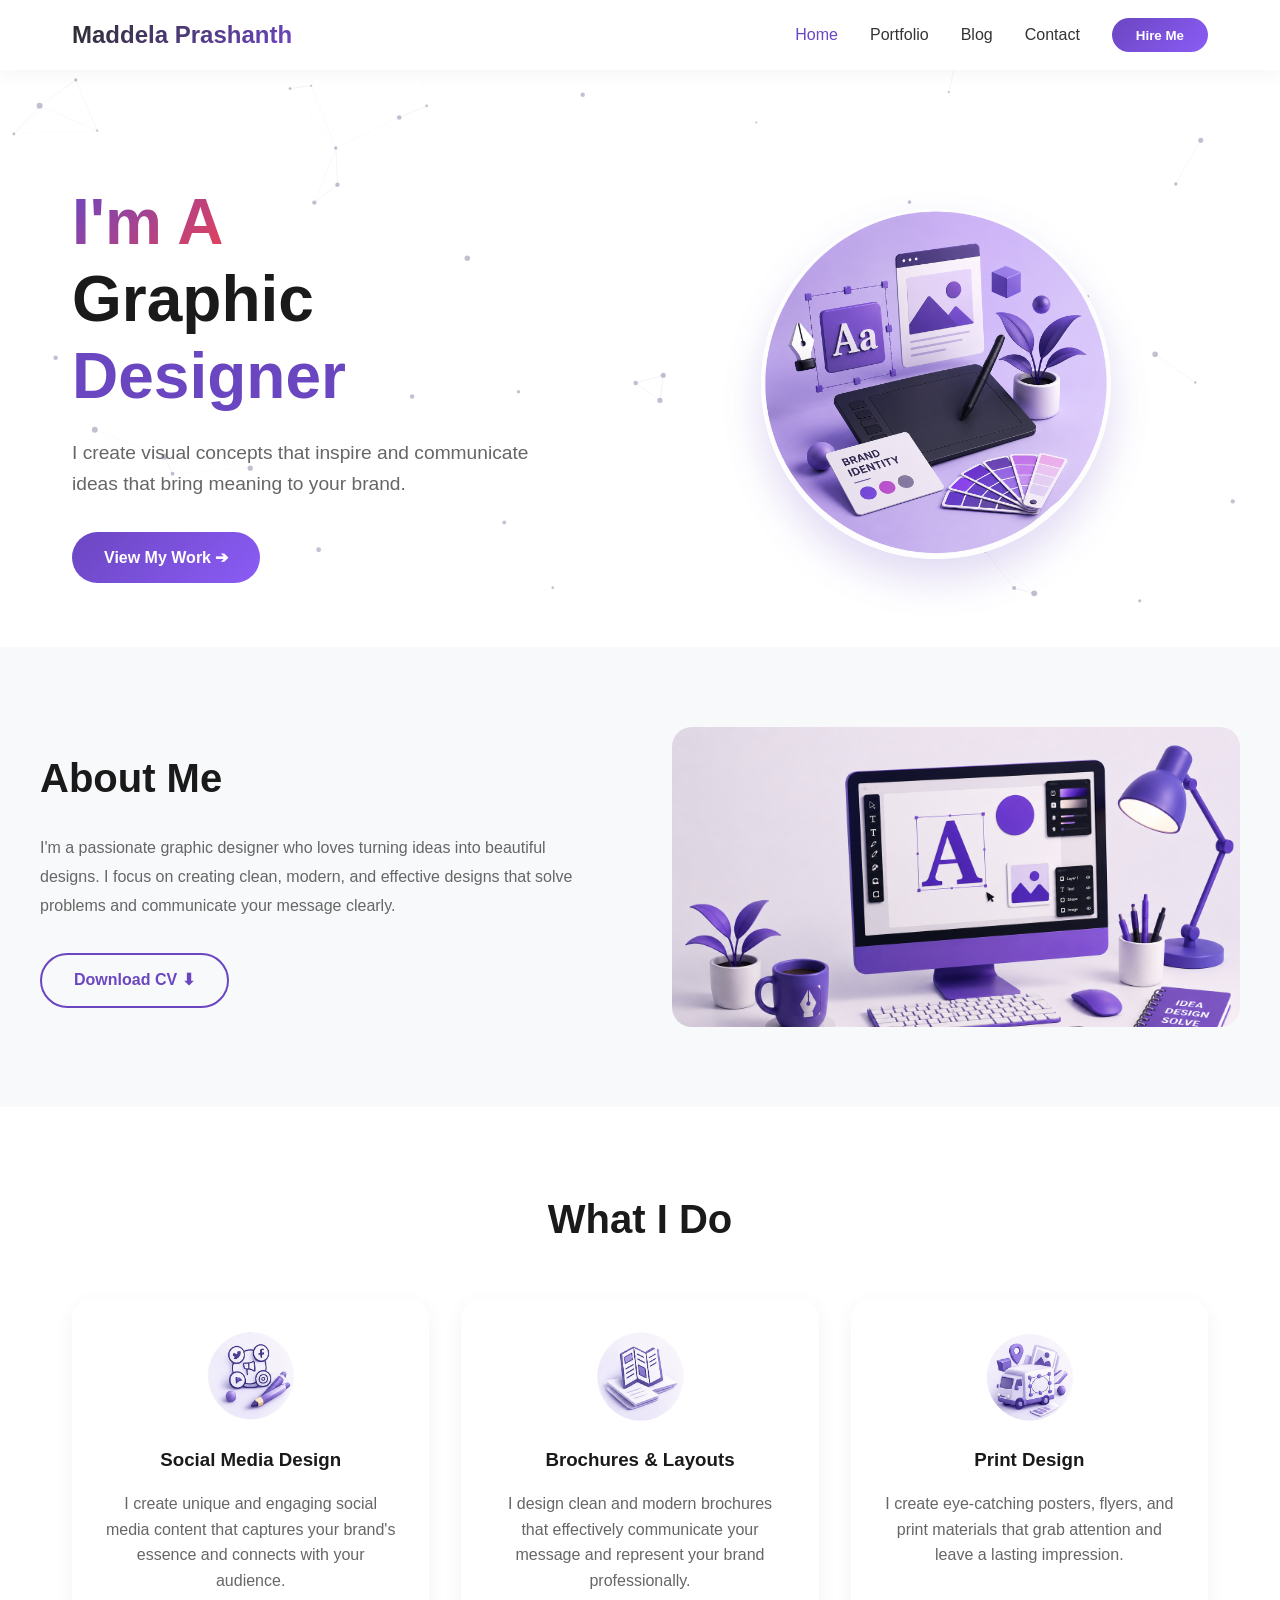
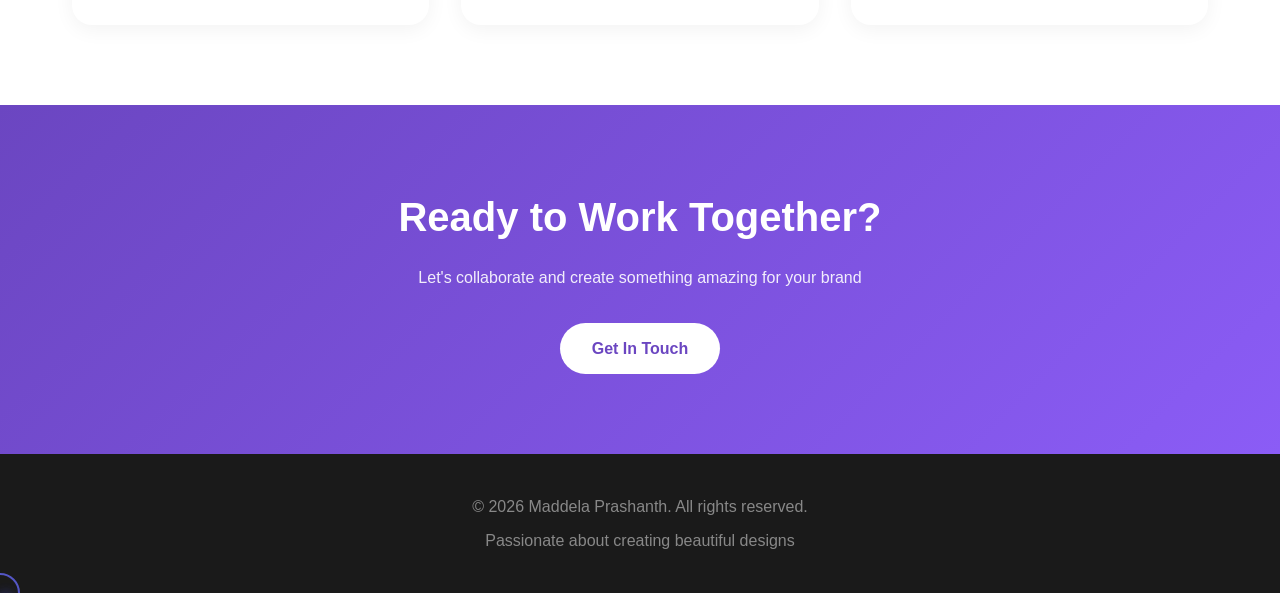
==== commit a6012f6a: "updated" ====
--- a/index.html
+++ b/index.html
@@ -1,147 +1,180 @@
-<!DOCTYPE html>
+<!doctype html>
 <html lang="en">
-<head>
-    <meta charset="UTF-8">
-    <meta name="viewport" content="width=device-width, initial-scale=1.0">
-    <meta name="description" content="Portfolio of Maddela Prashanth - Graphic Designer specializing in branding and visual design">
+  <head>
+    <meta charset="UTF-8" />
+    <meta name="viewport" content="width=device-width, initial-scale=1.0" />
+    <meta
+      name="description"
+      content="Portfolio of Maddela Prashanth - Graphic Designer specializing in branding and visual design"
+    />
     <title>Maddela Prashanth - Graphic Designer Portfolio</title>
-    <link rel="stylesheet" href="index.css">
-</head>
-<body>
+    <link rel="stylesheet" href="index.css" />
+  </head>
+  <body>
     <!-- Navigation Header -->
     <header class="navbar">
-        <div class="nav-container">
-            <div class="logo">
-                <a href="index.html">Maddela Prashanth</a>
-            </div>
-            
-            <!-- Hamburger Menu Button -->
-            <button class="hamburger" id="hamburger">
-                <span></span>
-                <span></span>
-                <span></span>
-            </button>
-            
-            <!-- Navigation Menu -->
-            <nav class="nav-menu" id="navMenu">
-                <a href="index.html" class="nav-link active">Home</a>
-                <a href="Portfolio Page.html" class="nav-link">Portfolio</a>
-                <a href="https://prashanthdesigner07.blogspot.com/2025/08/graphic-design.html?m=1" target="_blank" class="nav-link">Blog</a>
-                <a href="contact.html" class="nav-link">Contact</a>
-                <a href="mailto:maddelaprashanth31@gmail.com"  >
-                <button class="btn-hire">Hire Me</button>
-                </a>
-            </nav>
-        </div>
+      <div class="nav-container">
+        <div class="logo">
+          <a href="index.html">Maddela Prashanth</a>
+        </div>
+
+        <!-- Hamburger Menu Button -->
+        <button class="hamburger" id="hamburger">
+          <span></span>
+          <span></span>
+          <span></span>
+        </button>
+
+        <!-- Navigation Menu -->
+        <nav class="nav-menu" id="navMenu">
+          <a href="index.html" class="nav-link active">Home</a>
+          <a href="Portfolio Page.html" class="nav-link">Portfolio</a>
+          <a
+            href="https://prashanthdesigner07.blogspot.com/2025/08/graphic-design.html?m=1"
+            target="_blank"
+            class="nav-link"
+            >Blog</a
+          >
+          <a href="contact.html" class="nav-link">Contact</a>
+          <a href="mailto:maddelaprashanth31@gmail.com">
+            <button class="btn-hire">Hire Me</button>
+          </a>
+        </nav>
+      </div>
     </header>
-                       
+
     <!-- Hero Section -->
     <section class="hero">
-        <div class="hero-content">
-            <h1 class="hero-title">
-                <span class="gradient-text">I'm A</span><br>
-                <span>Graphic</span><br>
-                <span class="highlight">Designer</span>
-            </h1>
-            <p class="hero-subtitle">I create visual concepts that inspire and communicate ideas that bring meaning to your brand.</p>
-            <a href="https://sites.google.com/view/prashanth4" target="_blank" class="btn btn-primary">View My Work ➔</a>
-        </div>
-        <div class="hero-image">
-            <div class="image-placeholder-1"></div>
-        </div>
+      <div class="hero-content">
+        <h1 class="hero-title">
+          <span class="gradient-text">I'm A</span><br />
+          <span>Graphic</span><br />
+          <span class="highlight">Designer</span>
+        </h1>
+        <p class="hero-subtitle">
+          I create visual concepts that inspire and communicate ideas that bring
+          meaning to your brand.
+        </p>
+        <a
+          href="https://sites.google.com/view/prashanth4"
+          target="_blank"
+          class="btn btn-primary"
+          >View My Work ➔</a
+        >
+      </div>
+      <div class="hero-image">
+        <div class="image-placeholder-1"></div>
+      </div>
     </section>
 
     <!-- About Section -->
     <section class="about">
-        <div class="about-content">
-            <div class="about-text">
-                <h2>About Me</h2>
-                <p>I'm a passionate graphic designer who loves turning ideas into beautiful designs. I focus on creating clean, modern, and effective designs that solve problems and communicate your message clearly.</p>
-                <a href="./imagess/Prashanth ATS resume.pdf" target="_blank" class="btn btn-secondary">Download CV ⬇</a>
-            </div>
-            <div class="about-image">
-                <div class="image-placeholder"></div>
-            </div>
-        </div>
+      <div class="about-content">
+        <div class="about-text">
+          <h2>About Me</h2>
+          <p>
+            I'm a passionate graphic designer who loves turning ideas into
+            beautiful designs. I focus on creating clean, modern, and effective
+            designs that solve problems and communicate your message clearly.
+          </p>
+          <a
+            href="./imagess/Prashanth ATS resume.pdf"
+            target="_blank"
+            class="btn btn-secondary"
+            >Download CV ⬇</a
+          >
+        </div>
+        <div class="about-image">
+          <div class="image-placeholder"></div>
+        </div>
+      </div>
     </section>
 
     <!-- Services Section -->
     <section class="services">
-        <h2>What I Do</h2>
-        <div class="services-grid">
-            <div class="service-card">
-                <div class="service-icon">
-                    <div class="icon-box"></div>
-                </div>
-                <h3>Social Media Design</h3>
-                <p>I create unique and engaging social media content that captures your brand's essence and connects with your audience.</p>
-            </div>
-            <div class="service-card">
-                <div class="service-icon">
-                    <div class="icon-box-2"></div>
-                </div>
-                <h3>Brochures & Layouts</h3>
-                <p>I design clean and modern brochures that effectively communicate your message and represent your brand professionally.</p>
-            </div>
-            <div class="service-card">
-                <div class="service-icon">
-                    <div class="icon-box-3"></div>
-                </div>
-                <h3>Print Design</h3>
-                <p>I create eye-catching posters, flyers, and print materials that grab attention and leave a lasting impression.</p>
-            </div>
-        </div>
+      <h2>What I Do</h2>
+      <div class="services-grid">
+        <div class="service-card">
+          <div class="service-icon">
+            <div class="icon-box"></div>
+          </div>
+          <h3>Social Media Design</h3>
+          <p>
+            I create unique and engaging social media content that captures your
+            brand's essence and connects with your audience.
+          </p>
+        </div>
+        <div class="service-card">
+          <div class="service-icon">
+            <div class="icon-box-2"></div>
+          </div>
+          <h3>Brochures & Layouts</h3>
+          <p>
+            I design clean and modern brochures that effectively communicate
+            your message and represent your brand professionally.
+          </p>
+        </div>
+        <div class="service-card">
+          <div class="service-icon">
+            <div class="icon-box-3"></div>
+          </div>
+          <h3>Print Design</h3>
+          <p>
+            I create eye-catching posters, flyers, and print materials that grab
+            attention and leave a lasting impression.
+          </p>
+        </div>
+      </div>
     </section>
 
     <!-- CTA Section -->
     <section class="cta">
-        <h2>Ready to Work Together?</h2>
-        <p>Let's collaborate and create something amazing for your brand</p>
-        <a href="contact.html" class="btn btn-primary">Get In Touch</a>
+      <h2>Ready to Work Together?</h2>
+      <p>Let's collaborate and create something amazing for your brand</p>
+      <a href="contact.html" class="btn btn-primary">Get In Touch</a>
     </section>
 
-    <!-- Footer -->             
+    <!-- Footer -->
     <footer class="footer">
-        <div class="footer-content">
-            <p>&copy; 2026 Maddela Prashanth. All rights reserved.</p>
-            <p>Passionate about creating beautiful designs</p>
-        </div>
+      <div class="footer-content">
+        <p>&copy; 2026 Maddela Prashanth. All rights reserved.</p>
+        <p>Passionate about creating beautiful designs</p>
+      </div>
     </footer>
 
     <!-- Modal for Portfolio Items -->
     <div id="portfolioModal" class="modal">
-        <div class="modal-content">
-            <span class="modal-close">&times;</span>
-            <div class="modal-image-container">
-                <img id="modalImage" src="" alt="Portfolio Image">
-            </div>
-            <div class="modal-info">
-                <h3 id="modalTitle"></h3>
-                <p id="modalCategory"></p>
-            </div>
-        </div>
+      <div class="modal-content">
+        <span class="modal-close">&times;</span>
+        <div class="modal-image-container">
+          <img id="modalImage" src="" alt="Portfolio Image" />
+        </div>
+        <div class="modal-info">
+          <h3 id="modalTitle"></h3>
+          <p id="modalCategory"></p>
+        </div>
+      </div>
     </div>
 
     <script src="script.js"></script>
-</body>
+  </body>
 </html>
 
-
 <canvas id="particleCanvas"></canvas>
 
 <script>
-  const canvas = document.getElementById('particleCanvas');
-  const ctx = canvas.getContext('2d');
+  const canvas = document.getElementById("particleCanvas");
+  const ctx = canvas.getContext("2d");
   let particles = [];
 
   function initCanvas() {
     canvas.width = window.innerWidth;
     canvas.height = window.innerHeight;
-    canvas.style.position = 'fixed';
-    canvas.style.top = '0';
-    canvas.style.left = '0';
-    canvas.style.zIndex = '-1';
-    canvas.style.pointerEvents = 'none';
+    canvas.style.position = "fixed";
+    canvas.style.top = "0";
+    canvas.style.left = "0";
+    canvas.style.zIndex = "-1";
+    canvas.style.pointerEvents = "none";
   }
 
   function createParticles() {
@@ -152,14 +185,14 @@
         y: Math.random() * canvas.height,
         radius: Math.random() * 2 + 1,
         vx: (Math.random() - 0.5) * 0.3,
-        vy: (Math.random() - 0.5) * 0.3
+        vy: (Math.random() - 0.5) * 0.3,
       });
     }
   }
 
   function drawParticles() {
     ctx.clearRect(0, 0, canvas.width, canvas.height);
-    ctx.fillStyle = 'rgba(100, 100, 140, 0.4)';
+    ctx.fillStyle = "rgba(100, 100, 140, 0.4)";
     for (let i = 0; i < particles.length; i++) {
       let p = particles[i];
       ctx.beginPath();
@@ -189,7 +222,7 @@
     requestAnimationFrame(drawParticles);
   }
 
-  window.addEventListener('resize', () => {
+  window.addEventListener("resize", () => {
     canvas.width = window.innerWidth;
     canvas.height = window.innerHeight;
     particles = [];
@@ -213,7 +246,7 @@
     opacity: 0;
     transition: opacity 0.3s;
   }
-  
+
   .main-cursor {
     position: fixed;
     width: 12px;
@@ -226,7 +259,7 @@
     box-shadow: 0 0 12px rgba(99, 102, 241, 0.6);
     mix-blend-mode: difference;
   }
-  
+
   .cursor-ring {
     position: fixed;
     width: 40px;
@@ -238,37 +271,41 @@
     transition: all 0.2s cubic-bezier(0.2, 0.9, 0.4, 1.1);
     opacity: 0.8;
   }
-  
+
   .cursor-ring.magnetic {
     transform: scale(1.5);
     border-color: #818cf8;
     background: rgba(99, 102, 241, 0.1);
     backdrop-filter: blur(4px);
   }
-  
+
   @media (max-width: 768px) {
-    .main-cursor, .cursor-ring, .cursor-particle {
+    .main-cursor,
+    .cursor-ring,
+    .cursor-particle {
       display: none;
     }
   }
 </style>
 
 <script>
-  (function() {
+  (function () {
     // Create elements
-    const mainCursor = document.createElement('div');
-    const cursorRing = document.createElement('div');
-    mainCursor.className = 'main-cursor';
-    cursorRing.className = 'cursor-ring';
+    const mainCursor = document.createElement("div");
+    const cursorRing = document.createElement("div");
+    mainCursor.className = "main-cursor";
+    cursorRing.className = "cursor-ring";
     document.body.appendChild(mainCursor);
     document.body.appendChild(cursorRing);
-    
+
     // Trail particles array
     let particles = [];
     const MAX_PARTICLES = 12;
-    let mouseX = 0, mouseY = 0;
-    let ringX = 0, ringY = 0;
-    
+    let mouseX = 0,
+      mouseY = 0;
+    let ringX = 0,
+      ringY = 0;
+
     // Create particle system
     class Particle {
       constructor(x, y) {
@@ -278,12 +315,12 @@
         this.life = 1;
         this.decay = 0.02 + Math.random() * 0.03;
       }
-      
+
       update() {
         this.life -= this.decay;
         return this.life > 0;
       }
-      
+
       draw(ctx) {
         ctx.fillStyle = `rgba(99, 102, 241, ${this.life * 0.5})`;
         ctx.beginPath();
@@ -291,37 +328,37 @@
         ctx.fill();
       }
     }
-    
+
     // Setup canvas for particles
-    const canvas = document.createElement('canvas');
-    canvas.style.position = 'fixed';
-    canvas.style.top = '0';
-    canvas.style.left = '0';
-    canvas.style.pointerEvents = 'none';
-    canvas.style.zIndex = '9998';
+    const canvas = document.createElement("canvas");
+    canvas.style.position = "fixed";
+    canvas.style.top = "0";
+    canvas.style.left = "0";
+    canvas.style.pointerEvents = "none";
+    canvas.style.zIndex = "9998";
     document.body.appendChild(canvas);
-    const ctx = canvas.getContext('2d');
-    
+    const ctx = canvas.getContext("2d");
+
     function resizeCanvas() {
       canvas.width = window.innerWidth;
       canvas.height = window.innerHeight;
     }
-    window.addEventListener('resize', resizeCanvas);
+    window.addEventListener("resize", resizeCanvas);
     resizeCanvas();
-    
+
     // Track mouse
-    document.addEventListener('mousemove', (e) => {
+    document.addEventListener("mousemove", (e) => {
       mouseX = e.clientX;
       mouseY = e.clientY;
-      
+
       // Add particle trail
       particles.push(new Particle(mouseX, mouseY));
       if (particles.length > MAX_PARTICLES) particles.shift();
-      
+
       // Update cursor position instantly
       mainCursor.style.transform = `translate(${mouseX - 6}px, ${mouseY - 6}px)`;
     });
-    
+
     // Smooth ring animation
     function animateRing() {
       ringX += (mouseX - ringX) * 0.12;
@@ -330,68 +367,79 @@
       requestAnimationFrame(animateRing);
     }
     animateRing();
-    
+
     // Draw particles
     function drawParticles() {
       ctx.clearRect(0, 0, canvas.width, canvas.height);
-      particles = particles.filter(p => p.update());
-      particles.forEach(p => p.draw(ctx));
+      particles = particles.filter((p) => p.update());
+      particles.forEach((p) => p.draw(ctx));
       requestAnimationFrame(drawParticles);
     }
     drawParticles();
-    
+
     // Magnetic effect on buttons/links
-    const magneticElements = document.querySelectorAll('a, button, .btn, .project-card');
-    
-    magneticElements.forEach(el => {
-      el.addEventListener('mouseenter', () => {
-        cursorRing.classList.add('magnetic');
+    const magneticElements = document.querySelectorAll(
+      "a, button, .btn, .project-card",
+    );
+
+    magneticElements.forEach((el) => {
+      el.addEventListener("mouseenter", () => {
+        cursorRing.classList.add("magnetic");
       });
-      
-      el.addEventListener('mouseleave', () => {
-        cursorRing.classList.remove('magnetic');
+
+      el.addEventListener("mouseleave", () => {
+        cursorRing.classList.remove("magnetic");
       });
-      
-      el.addEventListener('mousemove', (e) => {
+
+      el.addEventListener("mousemove", (e) => {
         const rect = el.getBoundingClientRect();
         const centerX = rect.left + rect.width / 2;
         const centerY = rect.top + rect.height / 2;
         const distX = mouseX - centerX;
         const distY = mouseY - centerY;
         const maxDist = 50;
-        const strength = Math.min(1, Math.sqrt(distX * distX + distY * distY) / maxDist);
-        
+        const strength = Math.min(
+          1,
+          Math.sqrt(distX * distX + distY * distY) / maxDist,
+        );
+
         if (strength < 1) {
           cursorRing.style.transform = `translate(${ringX - 20 + distX * 0.2}px, ${ringY - 20 + distY * 0.2}px)`;
         }
       });
     });
-    
+
     // Dynamic element observer
     const observer = new MutationObserver(() => {
-      const newMagnetic = document.querySelectorAll('a, button, .btn, .project-card');
-      newMagnetic.forEach(el => {
+      const newMagnetic = document.querySelectorAll(
+        "a, button, .btn, .project-card",
+      );
+      newMagnetic.forEach((el) => {
         if (!el.hasMagneticListener) {
           el.hasMagneticListener = true;
-          el.addEventListener('mouseenter', () => cursorRing.classList.add('magnetic'));
-          el.addEventListener('mouseleave', () => cursorRing.classList.remove('magnetic'));
+          el.addEventListener("mouseenter", () =>
+            cursorRing.classList.add("magnetic"),
+          );
+          el.addEventListener("mouseleave", () =>
+            cursorRing.classList.remove("magnetic"),
+          );
         }
       });
     });
-    
+
     observer.observe(document.body, { childList: true, subtree: true });
-    
+
     // Hide on window leave
-    document.addEventListener('mouseleave', () => {
-      mainCursor.style.opacity = '0';
-      cursorRing.style.opacity = '0';
-      canvas.style.opacity = '0';
+    document.addEventListener("mouseleave", () => {
+      mainCursor.style.opacity = "0";
+      cursorRing.style.opacity = "0";
+      canvas.style.opacity = "0";
     });
-    
-    document.addEventListener('mouseenter', () => {
-      mainCursor.style.opacity = '1';
-      cursorRing.style.opacity = '0.8';
-      canvas.style.opacity = '1';
+
+    document.addEventListener("mouseenter", () => {
+      mainCursor.style.opacity = "1";
+      cursorRing.style.opacity = "0.8";
+      canvas.style.opacity = "1";
     });
   })();
-</script>+</script>
--- a/index.css
+++ b/index.css
@@ -1,929 +1,966 @@
 /* ==================== RESET & BASE STYLES ==================== */
 * {
-    margin: 0;
-    padding: 0;
-    box-sizing: border-box;
+  margin: 0;
+  padding: 0;
+  box-sizing: border-box;
 }
 
 body {
-    font-family: 'Segoe UI', Tahoma, Geneva, Verdana, sans-serif;
-    line-height: 1.6;
-    color: #1a1a1a;
-    background-color: #ffffff;
-    overflow-x: hidden;
+  font-family: "Segoe UI", Tahoma, Geneva, Verdana, sans-serif;
+  line-height: 1.6;
+  color: #1a1a1a;
+  background-color: #ffffff;
+  overflow-x: hidden;
 }
 
 /* ==================== NAVBAR ==================== */
 .navbar {
-    position: fixed;
-    top: 0;
-    width: 100%;
-    background: rgba(255, 255, 255, 0.98);
-    backdrop-filter: blur(10px);
-    box-shadow: 0 2px 20px rgba(0, 0, 0, 0.05);
-    z-index: 1000;
-    padding: 1rem 0;
+  position: fixed;
+  top: 0;
+  width: 100%;
+  background: rgba(255, 255, 255, 0.98);
+  backdrop-filter: blur(10px);
+  box-shadow: 0 2px 20px rgba(0, 0, 0, 0.05);
+  z-index: 1000;
+  padding: 1rem 0;
 }
 
 .nav-container {
-    max-width: 1200px;
-    margin: 0 auto;
-    padding: 0 2rem;
-    display: flex;
-    justify-content: space-between;
-    align-items: center;
+  max-width: 1200px;
+  margin: 0 auto;
+  padding: 0 2rem;
+  display: flex;
+  justify-content: space-between;
+  align-items: center;
 }
 
 .logo a {
-    font-size: 1.5rem;
-    font-weight: 700;
-    text-decoration: none;
-    background: linear-gradient(135deg, #2d2d2d, #6b46c1);
-    -webkit-background-clip: text;
-    background-clip: text;
-    color: transparent;
+  font-size: 1.5rem;
+  font-weight: 700;
+  text-decoration: none;
+  background: linear-gradient(135deg, #2d2d2d, #6b46c1);
+  -webkit-background-clip: text;
+  background-clip: text;
+  color: transparent;
 }
 
 .nav-menu {
-    display: flex;
-    gap: 2rem;
-    align-items: center;
+  display: flex;
+  gap: 2rem;
+  align-items: center;
 }
 
 .nav-link {
-    text-decoration: none;
-    color: #333;
-    font-weight: 500;
-    transition: color 0.3s;
-}
-
-.nav-link:hover, .nav-link.active {
-    color: #6b46c1;
+  text-decoration: none;
+  color: #333;
+  font-weight: 500;
+  transition: color 0.3s;
+}
+
+.nav-link:hover,
+.nav-link.active {
+  color: #6b46c1;
 }
 
 .btn-hire {
-    background: linear-gradient(135deg, #6b46c1, #8b5cf6);
-    border: none;
-    padding: 0.6rem 1.5rem;
-    border-radius: 40px;
-    color: white;
-    font-weight: 600;
-    cursor: pointer;
-    transition: transform 0.3s, box-shadow 0.3s;
+  background: linear-gradient(135deg, #6b46c1, #8b5cf6);
+  border: none;
+  padding: 0.6rem 1.5rem;
+  border-radius: 40px;
+  color: white;
+  font-weight: 600;
+  cursor: pointer;
+  transition:
+    transform 0.3s,
+    box-shadow 0.3s;
 }
 
 .btn-hire:hover {
-    transform: translateY(-2px);
-    box-shadow: 0 5px 15px rgba(107, 70, 193, 0.3);
+  transform: translateY(-2px);
+  box-shadow: 0 5px 15px rgba(107, 70, 193, 0.3);
 }
 
 /* Hamburger Menu */
 .hamburger {
-    display: none;
-    flex-direction: column;
-    cursor: pointer;
-    background: none;
-    border: none;
+  display: none;
+  flex-direction: column;
+  cursor: pointer;
+  background: none;
+  border: none;
 }
 
 .hamburger span {
-    width: 25px;
-    height: 3px;
-    background: #333;
-    margin: 3px 0;
-    transition: 0.3s;
+  width: 25px;
+  height: 3px;
+  background: #333;
+  margin: 3px 0;
+  transition: 0.3s;
 }
 
 /* ==================== HERO SECTION ==================== */
 .hero {
-    display: flex;
-    align-items: center;
-    justify-content: space-between;
-    max-width: 1200px;
-    margin: 120px auto 0;
-    padding: 4rem 2rem;
-    gap: 3rem;
+  display: flex;
+  align-items: center;
+  justify-content: space-between;
+  max-width: 1200px;
+  margin: 120px auto 0;
+  padding: 4rem 2rem;
+  gap: 3rem;
 }
 
 .hero-content {
-    flex: 1;
+  flex: 1;
 }
 
 .hero-title {
-    font-size: 4rem;
-    line-height: 1.2;
-    margin-bottom: 1.5rem;
+  font-size: 4rem;
+  line-height: 1.2;
+  margin-bottom: 1.5rem;
 }
 
 .gradient-text {
-    background: linear-gradient(135deg, #6b46c1, #e94057);
-    -webkit-background-clip: text;
-    background-clip: text;
-    color: transparent;
+  background: linear-gradient(135deg, #6b46c1, #e94057);
+  -webkit-background-clip: text;
+  background-clip: text;
+  color: transparent;
 }
 
 .highlight {
-    color: #6b46c1;
+  color: #6b46c1;
 }
 
 .hero-subtitle {
-    font-size: 1.2rem;
-    color: #666;
-    margin-bottom: 2rem;
-    max-width: 500px;
+  font-size: 1.2rem;
+  color: #666;
+  margin-bottom: 2rem;
+  max-width: 500px;
 }
 
 .hero-image {
-    flex: 1;
-    display: flex;
-    justify-content: center;
+  flex: 1;
+  display: flex;
+  justify-content: center;
 }
 
 .image-placeholder-1 {
-    background-image: url("imagess/Circle.png");
-    background-size: cover;
-    width: 350px;
-    height: 350px;
-    /* background: linear-gradient(135deg, #6b46c1, #8b5cf6); */
-    border-radius: 50%;
-    box-shadow: 0 20px 40px rgba(107, 70, 193, 0.2);
+  background-image: url("imagess/Circle.png");
+  background-size: cover;
+  width: 350px;
+  height: 350px;
+  /* background: linear-gradient(135deg, #6b46c1, #8b5cf6); */
+  border-radius: 50%;
+  box-shadow: 0 20px 40px rgba(107, 70, 193, 0.2);
 }
 
 /* ==================== BUTTONS ==================== */
 .btn {
-    display: inline-block;
-    padding: 0.8rem 2rem;
-    text-decoration: none;
-    border-radius: 40px;
-    font-weight: 600;
-    transition: all 0.3s;
-    cursor: pointer;
+  display: inline-block;
+  padding: 0.8rem 2rem;
+  text-decoration: none;
+  border-radius: 40px;
+  font-weight: 600;
+  transition: all 0.3s;
+  cursor: pointer;
 }
 
 .btn-primary {
-    background: linear-gradient(135deg, #6b46c1, #8b5cf6);
-    color: white;
-    border: none;
+  background: linear-gradient(135deg, #6b46c1, #8b5cf6);
+  color: white;
+  border: none;
 }
 
 .btn-primary:hover {
-    transform: translateY(-3px);
-    box-shadow: 0 10px 20px rgba(107, 70, 193, 0.3);
+  transform: translateY(-3px);
+  box-shadow: 0 10px 20px rgba(107, 70, 193, 0.3);
 }
 
 .btn-secondary {
-    background: transparent;
-    color: #6b46c1;
-    border: 2px solid #6b46c1;
+  background: transparent;
+  color: #6b46c1;
+  border: 2px solid #6b46c1;
 }
 
 .btn-secondary:hover {
-    background: #6b46c1;
-    color: white;
+  background: #6b46c1;
+  color: white;
 }
 
 /* ==================== ABOUT SECTION ==================== */
 .about {
-    background: #f8f9fa;
-    padding: 5rem 2rem;
+  background: #f8f9fa;
+  padding: 5rem 2rem;
 }
 
 .about-content {
-    max-width: 1200px;
-    margin: 0 auto;
-    display: flex;
-    align-items: center;
-    gap: 4rem;
+  max-width: 1200px;
+  margin: 0 auto;
+  display: flex;
+  align-items: center;
+  gap: 4rem;
 }
 
 .about-text {
-    flex: 1;
+  flex: 1;
 }
 
 .about-text h2 {
-    font-size: 2.5rem;
-    margin-bottom: 1.5rem;
+  font-size: 2.5rem;
+  margin-bottom: 1.5rem;
 }
 
 .about-text p {
-    color: #666;
-    margin-bottom: 2rem;
-    line-height: 1.8;
+  color: #666;
+  margin-bottom: 2rem;
+  line-height: 1.8;
 }
 
 .about-image {
-    flex: 1;
+  flex: 1;
 }
 
 .image-placeholder {
-    background-image: url("imagess/system.png");
-    background-size: cover;
-    width: 100%;
-    height: 300px;
-    /* background: linear-gradient(135deg, #ddd, #bbb); */
-    border-radius: 20px;
+  background-image: url("imagess/system.png");
+  background-size: cover;
+  width: 100%;
+  height: 300px;
+  /* background: linear-gradient(135deg, #ddd, #bbb); */
+  border-radius: 20px;
 }
 
 /* ==================== SERVICES SECTION ==================== */
 .services {
-    max-width: 1200px;
-    margin: 0 auto;
-    padding: 5rem 2rem;
-    text-align: center;
+  max-width: 1200px;
+  margin: 0 auto;
+  padding: 5rem 2rem;
+  text-align: center;
 }
 
 .services h2 {
-    font-size: 2.5rem;
-    margin-bottom: 3rem;
+  font-size: 2.5rem;
+  margin-bottom: 3rem;
 }
 
 .services-grid {
-    display: grid;
-    grid-template-columns: repeat(auto-fit, minmax(300px, 1fr));
-    gap: 2rem;
+  display: grid;
+  grid-template-columns: repeat(auto-fit, minmax(300px, 1fr));
+  gap: 2rem;
 }
 
 .service-card {
-    background: white;
-    padding: 2rem;
-    border-radius: 20px;
-    box-shadow: 0 5px 20px rgba(0, 0, 0, 0.05);
-    transition: transform 0.3s;
+  background: white;
+  padding: 2rem;
+  border-radius: 20px;
+  box-shadow: 0 5px 20px rgba(0, 0, 0, 0.05);
+  transition: transform 0.3s;
 }
 
 .service-card:hover {
-    transform: translateY(-10px);
+  transform: translateY(-10px);
 }
 
 .service-icon {
-    margin-bottom: 1.5rem;
+  margin-bottom: 1.5rem;
 }
 
 .icon-box {
-    background-image: url("./imagess/Social\ Media\ Icon.png");
-    background-size: cover;
-    width: 90px;
-    height: 90px;
-    /* background: linear-gradient(135deg, #6b46c1, #8b5cf6); */
-    border-radius: 20px;
-    margin: 0 auto;
+  background-image: url("./imagess/Social\ Media\ Icon.png");
+  background-size: cover;
+  width: 90px;
+  height: 90px;
+  /* background: linear-gradient(135deg, #6b46c1, #8b5cf6); */
+  border-radius: 20px;
+  margin: 0 auto;
 }
 
 .icon-box-2 {
-        background-image: url("./imagess/Broucher\ icon.png");
-    background-size: cover;
-    width: 90px;
-    height: 90px;
-    /* background: linear-gradient(135deg, #6b46c1, #8b5cf6); */
-    border-radius: 20px;
-    margin: 0 auto;
+  background-image: url("./imagess/Broucher\ icon.png");
+  background-size: cover;
+  width: 90px;
+  height: 90px;
+  /* background: linear-gradient(135deg, #6b46c1, #8b5cf6); */
+  border-radius: 20px;
+  margin: 0 auto;
 }
 
 .icon-box-3 {
-            background-image: url("./imagess/Print\ icon.png");
-    background-size: cover;
-    width: 90px;
-    height: 90px;
-    /* background: linear-gradient(135deg, #6b46c1, #8b5cf6); */
-    border-radius: 20px;
-    margin: 0 auto;
+  background-image: url("./imagess/Print\ icon.png");
+  background-size: cover;
+  width: 90px;
+  height: 90px;
+  /* background: linear-gradient(135deg, #6b46c1, #8b5cf6); */
+  border-radius: 20px;
+  margin: 0 auto;
 }
 
 .service-card h3 {
-    margin-bottom: 1rem;
+  margin-bottom: 1rem;
 }
 
 .service-card p {
-    color: #666;
+  color: #666;
 }
 
 /* ==================== PORTFOLIO PAGE STYLES ==================== */
 .portfolio-header {
-    text-align: center;
-    padding: 120px 2rem 3rem;
-    background: linear-gradient(135deg, #f8f9fa, #fff);
+  text-align: center;
+  padding: 120px 2rem 3rem;
+  background: linear-gradient(135deg, #f8f9fa, #fff);
 }
 
 .portfolio-header h1 {
-    font-size: 3rem;
-    margin-bottom: 1rem;
+  font-size: 3rem;
+  margin-bottom: 1rem;
 }
 
 .filter-section {
-    text-align: center;
-    padding: 2rem;
+  text-align: center;
+  padding: 2rem;
 }
 
 .filter-buttons {
-    display: flex;
-    justify-content: center;
-    gap: 1rem;
-    flex-wrap: wrap;
+  display: flex;
+  justify-content: center;
+  gap: 1rem;
+  flex-wrap: wrap;
 }
 
 .filter-btn {
-    padding: 0.6rem 1.5rem;
-    border: 2px solid #6b46c1;
-    background: transparent;
-    color: #6b46c1;
-    border-radius: 40px;
-    cursor: pointer;
-    font-weight: 600;
-    transition: all 0.3s;
-}
-
-.filter-btn:hover, .filter-btn.active {
-    background: #6b46c1;
-    color: white;
+  padding: 0.6rem 1.5rem;
+  border: 2px solid #6b46c1;
+  background: transparent;
+  color: #6b46c1;
+  border-radius: 40px;
+  cursor: pointer;
+  font-weight: 600;
+  transition: all 0.3s;
+}
+
+.filter-btn:hover,
+.filter-btn.active {
+  background: #6b46c1;
+  color: white;
 }
 
 .portfolio {
-    max-width: 1200px;
-    margin: 0 auto;
-    padding: 2rem;
+  max-width: 1200px;
+  margin: 0 auto;
+  padding: 2rem;
 }
 
 .portfolio-grid {
-    display: grid;
-    grid-template-columns: repeat(auto-fill, minmax(350px, 1fr));
-    gap: 2rem;
+  display: grid;
+  grid-template-columns: repeat(auto-fill, minmax(350px, 1fr));
+  gap: 2rem;
 }
 
 .portfolio-item {
-    background: white;
-    border-radius: 15px;
-    overflow: hidden;
-    box-shadow: 0 5px 15px rgba(0, 0, 0, 0.1);
-    cursor: pointer;
-    transition: transform 0.3s, box-shadow 0.3s;
+  background: white;
+  border-radius: 15px;
+  overflow: hidden;
+  box-shadow: 0 5px 15px rgba(0, 0, 0, 0.1);
+  cursor: pointer;
+  transition:
+    transform 0.3s,
+    box-shadow 0.3s;
 }
 
 .portfolio-item:hover {
-    transform: translateY(-5px);
-    box-shadow: 0 10px 25px rgba(0, 0, 0, 0.15);
+  transform: translateY(-5px);
+  box-shadow: 0 10px 25px rgba(0, 0, 0, 0.15);
 }
 
 .portfolio-image {
-    height: 250px;
-    overflow: hidden;
-}
-
-.image-placeholder-3, .image-placeholder-4, .image-placeholder-5,
-.image-placeholder-6, .image-placeholder-7, .image-placeholder-8,
-.image-placeholder-9, .image-placeholder-10, .image-placeholder-11 {
-    width: 100%;
-    height: 100%;
-    background-size: cover;
-    background-position: center;
-    transition: transform 0.3s;
+  height: 250px;
+  overflow: hidden;
+}
+
+.image-placeholder-3,
+.image-placeholder-4,
+.image-placeholder-5,
+.image-placeholder-6,
+.image-placeholder-7,
+.image-placeholder-8,
+.image-placeholder-9,
+.image-placeholder-10,
+.image-placeholder-11 {
+  width: 100%;
+  height: 100%;
+  background-size: cover;
+  background-position: center;
+  transition: transform 0.3s;
 }
 
 .portfolio-item:hover .portfolio-image div {
-    transform: scale(1.05);
+  transform: scale(1.05);
 }
 
 /* Portfolio Image Backgrounds */
-.image-placeholder-3 { background-image: url('https://images.unsplash.com/photo-1442512595331-e89e73853f31?w=400&h=250&fit=crop'); background-size: cover; }
-.image-placeholder-4 { background-image: url('imagess/SAIL\ INTO\ Discover\ the\ world\'s\ most\ breathtaking.jpg'); background-size: cover; }
-.image-placeholder-5 { background-image: url('https://images.unsplash.com/photo-1556761175-b413da4baf72?w=400&h=250&fit=crop'); background-size: cover; }
-.image-placeholder-6 { background-image: url('https://images.unsplash.com/photo-1445205170230-053b83016050?w=400&h=250&fit=crop'); background-size: cover; }
-.image-placeholder-7 { background-image: url('https://images.unsplash.com/photo-1561070791-2526d30994b5?w=400&h=250&fit=crop'); background-size: cover; }
-.image-placeholder-8 { background-image: url('imagess/Graphihc\ Designer.jpg'); background-size: cover; }
-.image-placeholder-9 { background-image: url('https://images.unsplash.com/photo-1517248135467-4c7edcad34c4?w=400&h=250&fit=crop'); background-size: cover; }
-.image-placeholder-10 { background-image: url('https://images.unsplash.com/photo-1512941937669-90a1b58e7e9c?w=400&h=250&fit=crop'); background-size: cover; }
-.image-placeholder-11 { background-image: url('https://images.unsplash.com/photo-1563986768609-322da13575f3?w=400&h=250&fit=crop'); background-size: cover; }
+.image-placeholder-3 {
+  background-image: url("https://images.unsplash.com/photo-1442512595331-e89e73853f31?w=400&h=250&fit=crop");
+  background-size: cover;
+}
+.image-placeholder-4 {
+  background-image: url("imagess/SAIL\ INTO\ Discover\ the\ world's\ most\ breathtaking.jpg");
+  background-size: cover;
+}
+.image-placeholder-5 {
+  background-image: url("https://images.unsplash.com/photo-1556761175-b413da4baf72?w=400&h=250&fit=crop");
+  background-size: cover;
+}
+.image-placeholder-6 {
+  background-image: url("https://images.unsplash.com/photo-1445205170230-053b83016050?w=400&h=250&fit=crop");
+  background-size: cover;
+}
+.image-placeholder-7 {
+  background-image: url("https://images.unsplash.com/photo-1561070791-2526d30994b5?w=400&h=250&fit=crop");
+  background-size: cover;
+}
+.image-placeholder-8 {
+  background-image: url("imagess/Graphihc\ Designer.jpg");
+  background-size: cover;
+}
+.image-placeholder-9 {
+  background-image: url("https://images.unsplash.com/photo-1517248135467-4c7edcad34c4?w=400&h=250&fit=crop");
+  background-size: cover;
+}
+.image-placeholder-10 {
+  background-image: url("https://images.unsplash.com/photo-1512941937669-90a1b58e7e9c?w=400&h=250&fit=crop");
+  background-size: cover;
+}
+.image-placeholder-11 {
+  background-image: url("https://images.unsplash.com/photo-1563986768609-322da13575f3?w=400&h=250&fit=crop");
+  background-size: cover;
+}
 
 .portfolio-info {
-    padding: 1.5rem;
+  padding: 1.5rem;
 }
 
 .portfolio-info h3 {
-    margin-bottom: 0.5rem;
+  margin-bottom: 0.5rem;
 }
 
 .portfolio-info p {
-    color: #6b46c1;
-    font-weight: 500;
+  color: #6b46c1;
+  font-weight: 500;
 }
 
 /* ==================== MODAL STYLES ==================== */
 .modal {
-    display: none;
-    position: fixed;
-    z-index: 2000;
-    left: 0;
-    top: 0;
-    width: 100%;
-    height: 100%;
-    background-color: rgba(0, 0, 0, 0.85);
-    backdrop-filter: blur(5px);
-    animation: fadeIn 0.3s ease;
+  display: none;
+  position: fixed;
+  z-index: 2000;
+  left: 0;
+  top: 0;
+  width: 100%;
+  height: 100%;
+  background-color: rgba(0, 0, 0, 0.85);
+  backdrop-filter: blur(5px);
+  animation: fadeIn 0.3s ease;
 }
 
 @keyframes fadeIn {
-    from { opacity: 0; }
-    to { opacity: 1; }
+  from {
+    opacity: 0;
+  }
+  to {
+    opacity: 1;
+  }
 }
 
 .modal-content {
-    position: relative;
-    background: white;
-    margin: 5% auto;
-    padding: 0;
-    width: 90%;
-    height: 100%;
-    max-width: 800px;
-    border-radius: 20px;
-    overflow: hidden;
-    animation: slideUp 0.3s ease;
+  position: relative;
+  background: white;
+  margin: 5% auto;
+  padding: 0;
+  width: 90%;
+  height: 100%;
+  max-width: 800px;
+  border-radius: 20px;
+  overflow: hidden;
+  animation: slideUp 0.3s ease;
 }
 
 @keyframes slideUp {
-    from {
-        transform: translateY(50px);
-        opacity: 0;
-    }
-    to {
-        transform: translateY(0);
-        opacity: 1;
-    }
+  from {
+    transform: translateY(50px);
+    opacity: 0;
+  }
+  to {
+    transform: translateY(0);
+    opacity: 1;
+  }
 }
 
 .modal-close {
-    position: absolute;
-    top: 15px;
-    right: 25px;
-    color: white;
-    font-size: 35px;
-    font-weight: bold;
-    cursor: pointer;
-    z-index: 10;
-    background: rgba(0,0,0,0.5);
-    width: 40px;
-    height: 40px;
-    border-radius: 50%;
-    display: flex;
-    align-items: center;
-    justify-content: center;
-    transition: 0.3s;
+  position: absolute;
+  top: 15px;
+  right: 25px;
+  color: white;
+  font-size: 35px;
+  font-weight: bold;
+  cursor: pointer;
+  z-index: 10;
+  background: rgba(0, 0, 0, 0.5);
+  width: 40px;
+  height: 40px;
+  border-radius: 50%;
+  display: flex;
+  align-items: center;
+  justify-content: center;
+  transition: 0.3s;
 }
 
 .modal-close:hover {
-    background: #6b46c1;
-    transform: rotate(90deg);
+  background: #6b46c1;
+  transform: rotate(90deg);
 }
 
 .modal-image-container {
-    width: 100%;
-    max-height: 500px;
-    overflow: hidden;
+  width: 100%;
+  max-height: 500px;
+  overflow: hidden;
 }
 
 #modalImage {
-    width: 100%;
-    height: auto;
-    display: block;
+  width: 100%;
+  height: auto;
+  display: block;
 }
 
 .modal-info {
-    padding: 1.5rem;
-    text-align: center;
+  padding: 1.5rem;
+  text-align: center;
 }
 
 .modal-info h3 {
-    font-size: 1.8rem;
-    margin-bottom: 0.5rem;
-    color: #1a1a1a;
+  font-size: 1.8rem;
+  margin-bottom: 0.5rem;
+  color: #1a1a1a;
 }
 
 .modal-info p {
-    color: #6b46c1;
-    font-weight: 500;
-    font-size: 1.1rem;
+  color: #6b46c1;
+  font-weight: 500;
+  font-size: 1.1rem;
 }
 
 /* ==================== CTA SECTION ==================== */
 .cta {
-    text-align: center;
-    padding: 5rem 2rem;
-    background: linear-gradient(135deg, #6b46c1, #8b5cf6);
-    color: white;
+  text-align: center;
+  padding: 5rem 2rem;
+  background: linear-gradient(135deg, #6b46c1, #8b5cf6);
+  color: white;
 }
 
 .cta h2 {
-    font-size: 2.5rem;
-    margin-bottom: 1rem;
+  font-size: 2.5rem;
+  margin-bottom: 1rem;
 }
 
 .cta p {
-    margin-bottom: 2rem;
-    opacity: 0.9;
+  margin-bottom: 2rem;
+  opacity: 0.9;
 }
 
 .cta .btn-primary {
-    background: white;
-    color: #6b46c1;
+  background: white;
+  color: #6b46c1;
 }
 
 .cta .btn-primary:hover {
-    transform: translateY(-3px);
-    box-shadow: 0 10px 20px rgba(0, 0, 0, 0.2);
+  transform: translateY(-3px);
+  box-shadow: 0 10px 20px rgba(0, 0, 0, 0.2);
 }
 
 /* ==================== FOOTER ==================== */
 .footer {
-    background: #1a1a1a;
-    color: #888;
-    text-align: center;
-    padding: 2rem;
+  background: #1a1a1a;
+  color: #888;
+  text-align: center;
+  padding: 2rem;
 }
 
 .footer-content p {
-    margin: 0.5rem 0;
+  margin: 0.5rem 0;
 }
 
 /* ==================== RESPONSIVE DESIGN ==================== */
 @media (max-width: 768px) {
-    .hamburger {
-        display: flex;
-    }
-    
-    .nav-menu {
-        position: fixed;
-        top: 70px;
-        left: -100%;
-        width: 100%;
-        height: calc(100vh - 70px);
-        background: white;
-        flex-direction: column;
-        padding: 2rem;
-        transition: left 0.3s;
-        gap: 1.5rem;
-    }
-    
-    .nav-menu.active {
-        left: 0;
-    }
-    
-    .hamburger.active span:nth-child(1) {
-        transform: rotate(45deg) translate(5px, 5px);
-    }
-    
-    .hamburger.active span:nth-child(2) {
-        opacity: 0;
-    }
-    
-    .hamburger.active span:nth-child(3) {
-        transform: rotate(-45deg) translate(7px, -6px);
-    }
-    
-    .hero {
-        flex-direction: column;
-        text-align: center;
-        margin-top: 80px;
-    }
-    
-    .hero-title {
-        font-size: 2.5rem;
-    }
-    
-    .hero-subtitle {
-        margin-left: auto;
-        margin-right: auto;
-    }
-    
-    .about-content {
-        flex-direction: column;
-        text-align: center;
-    }
-    
-    .portfolio-grid {
-        grid-template-columns: 1fr;
-    }
-    
-    .modal-content {
-        width: 95%;
-        margin: 10% auto;
-    }
-    
-    .modal-info h3 {
-        font-size: 1.4rem;
-    }
+  .hamburger {
+    display: flex;
+  }
+
+  .nav-menu {
+    position: fixed;
+    top: 70px;
+    left: -100%;
+    width: 100%;
+    height: calc(100vh - 70px);
+    background: white;
+    flex-direction: column;
+    padding: 2rem;
+    transition: left 0.3s;
+    gap: 1.5rem;
+  }
+
+  .nav-menu.active {
+    left: 0;
+  }
+
+  .hamburger.active span:nth-child(1) {
+    transform: rotate(45deg) translate(5px, 5px);
+  }
+
+  .hamburger.active span:nth-child(2) {
+    opacity: 0;
+  }
+
+  .hamburger.active span:nth-child(3) {
+    transform: rotate(-45deg) translate(7px, -6px);
+  }
+
+  .hero {
+    flex-direction: column;
+    text-align: center;
+    margin-top: 80px;
+  }
+
+  .hero-title {
+    font-size: 2.5rem;
+  }
+
+  .hero-subtitle {
+    margin-left: auto;
+    margin-right: auto;
+  }
+
+  .about-content {
+    flex-direction: column;
+    text-align: center;
+  }
+
+  .portfolio-grid {
+    grid-template-columns: 1fr;
+  }
+
+  .modal-content {
+    width: 95%;
+    margin: 10% auto;
+  }
+
+  .modal-info h3 {
+    font-size: 1.4rem;
+  }
 }
 
 /* ==================== CONTACT PAGE STYLES ==================== */
 /* Add these styles to your existing index.css file */
 
 .contact-page-wrapper {
-    max-width: 1200px;
-    margin: 0 auto;
-    padding: 140px 2rem 4rem;
+  max-width: 1200px;
+  margin: 0 auto;
+  padding: 140px 2rem 4rem;
 }
 
 .contact-header {
-    text-align: center;
-    margin-bottom: 3rem;
+  text-align: center;
+  margin-bottom: 3rem;
 }
 
 .contact-header h1 {
-    font-size: 3rem;
-    background: linear-gradient(135deg, #2d2d2d, #6b46c1);
-    -webkit-background-clip: text;
-    background-clip: text;
-    color: transparent;
-    margin-bottom: 1rem;
+  font-size: 3rem;
+  background: linear-gradient(135deg, #2d2d2d, #6b46c1);
+  -webkit-background-clip: text;
+  background-clip: text;
+  color: transparent;
+  margin-bottom: 1rem;
 }
 
 .contact-header p {
-    color: #666;
-    font-size: 1.2rem;
-    max-width: 600px;
-    margin: 0 auto;
+  color: #666;
+  font-size: 1.2rem;
+  max-width: 600px;
+  margin: 0 auto;
 }
 
 .contact-grid {
-    display: grid;
-    grid-template-columns: 1fr 1.2fr;
-    gap: 3rem;
-    align-items: start;
+  display: grid;
+  grid-template-columns: 1fr 1.2fr;
+  gap: 3rem;
+  align-items: start;
 }
 
 /* Contact Info Cards */
 .contact-info {
-    background: #f8f9fa;
-    border-radius: 30px;
-    padding: 2rem;
-    box-shadow: 0 10px 30px rgba(0, 0, 0, 0.05);
-    transition: transform 0.3s;
+  background: #f8f9fa;
+  border-radius: 30px;
+  padding: 2rem;
+  box-shadow: 0 10px 30px rgba(0, 0, 0, 0.05);
+  transition: transform 0.3s;
 }
 
 .contact-info:hover {
-    transform: translateY(-5px);
+  transform: translateY(-5px);
 }
 
 .info-title {
-    font-size: 1.8rem;
-    margin-bottom: 1.5rem;
-    color: #1a1a1a;
-    position: relative;
-    display: inline-block;
+  font-size: 1.8rem;
+  margin-bottom: 1.5rem;
+  color: #1a1a1a;
+  position: relative;
+  display: inline-block;
 }
 
 .info-title:after {
-    content: '';
-    position: absolute;
-    bottom: -8px;
-    left: 0;
-    width: 60px;
-    height: 3px;
-    background: linear-gradient(135deg, #6b46c1, #8b5cf6);
-    border-radius: 3px;
+  content: "";
+  position: absolute;
+  bottom: -8px;
+  left: 0;
+  width: 60px;
+  height: 3px;
+  background: linear-gradient(135deg, #6b46c1, #8b5cf6);
+  border-radius: 3px;
 }
 
 .info-detail {
-    margin: 2rem 0;
+  margin: 2rem 0;
 }
 
 .info-item {
-    display: flex;
-    align-items: center;
-    gap: 1rem;
-    margin-bottom: 1.8rem;
-    padding: 0.8rem;
-    background: white;
-    border-radius: 60px;
-    transition: all 0.3s;
-    box-shadow: 0 2px 8px rgba(0, 0, 0, 0.03);
+  display: flex;
+  align-items: center;
+  gap: 1rem;
+  margin-bottom: 1.8rem;
+  padding: 0.8rem;
+  background: white;
+  border-radius: 60px;
+  transition: all 0.3s;
+  box-shadow: 0 2px 8px rgba(0, 0, 0, 0.03);
 }
 
 .info-item:hover {
-    transform: translateX(5px);
-    box-shadow: 0 5px 15px rgba(107, 70, 193, 0.1);
+  transform: translateX(5px);
+  box-shadow: 0 5px 15px rgba(107, 70, 193, 0.1);
 }
 
 .info-icon {
-    width: 48px;
-    height: 48px;
-    background: linear-gradient(135deg, #6b46c1, #8b5cf6);
-    border-radius: 50%;
-    display: flex;
-    align-items: center;
-    justify-content: center;
-    color: white;
-    font-size: 1.3rem;
+  width: 48px;
+  height: 48px;
+  background: linear-gradient(135deg, #6b46c1, #8b5cf6);
+  border-radius: 50%;
+  display: flex;
+  align-items: center;
+  justify-content: center;
+  color: white;
+  font-size: 1.3rem;
 }
 
 .info-text h4 {
-    font-size: 1rem;
-    color: #888;
-    margin-bottom: 0.2rem;
-}
-
-.info-text p, .info-text a {
-    font-size: 1.1rem;
-    font-weight: 600;
-    color: #1a1a1a;
-    text-decoration: none;
-    transition: color 0.3s;
+  font-size: 1rem;
+  color: #888;
+  margin-bottom: 0.2rem;
+}
+
+.info-text p,
+.info-text a {
+  font-size: 1.1rem;
+  font-weight: 600;
+  color: #1a1a1a;
+  text-decoration: none;
+  transition: color 0.3s;
 }
 
 .info-text a:hover {
-    color: #6b46c1;
+  color: #6b46c1;
 }
 
 .social-links {
-    display: flex;
-    gap: 1rem;
-    margin-top: 2rem;
-    justify-content: center;
+  display: flex;
+  gap: 1rem;
+  margin-top: 2rem;
+  justify-content: center;
 }
 
 .social-icon {
-    width: 44px;
-    height: 44px;
-    background: white;
-    border-radius: 50%;
-    display: flex;
-    align-items: center;
-    justify-content: center;
-    color: #6b46c1;
-    font-size: 1.3rem;
-    transition: all 0.3s;
-    box-shadow: 0 2px 8px rgba(0, 0, 0, 0.05);
-    text-decoration: none;
+  width: 44px;
+  height: 44px;
+  background: white;
+  border-radius: 50%;
+  display: flex;
+  align-items: center;
+  justify-content: center;
+  color: #6b46c1;
+  font-size: 1.3rem;
+  transition: all 0.3s;
+  box-shadow: 0 2px 8px rgba(0, 0, 0, 0.05);
+  text-decoration: none;
 }
 
 .social-icon:hover {
-    background: linear-gradient(135deg, #6b46c1, #8b5cf6);
-    color: white;
-    transform: translateY(-3px);
+  background: linear-gradient(135deg, #6b46c1, #8b5cf6);
+  color: white;
+  transform: translateY(-3px);
 }
 
 /* Contact Form Container */
 .contact-form-container {
-    background: white;
-    border-radius: 30px;
-    padding: 2rem;
-    box-shadow: 0 15px 35px rgba(0, 0, 0, 0.1);
-    border: 1px solid rgba(107, 70, 193, 0.1);
+  background: white;
+  border-radius: 30px;
+  padding: 2rem;
+  box-shadow: 0 15px 35px rgba(0, 0, 0, 0.1);
+  border: 1px solid rgba(107, 70, 193, 0.1);
 }
 
 .form-group {
-    margin-bottom: 1.5rem;
+  margin-bottom: 1.5rem;
 }
 
 .form-group label {
-    display: block;
-    margin-bottom: 0.6rem;
-    font-weight: 600;
-    color: #333;
-    font-size: 0.95rem;
+  display: block;
+  margin-bottom: 0.6rem;
+  font-weight: 600;
+  color: #333;
+  font-size: 0.95rem;
 }
 
 .form-group label i {
-    margin-right: 8px;
-    color: #6b46c1;
+  margin-right: 8px;
+  color: #6b46c1;
 }
 
 .form-control {
-    width: 100%;
-    padding: 1rem 1.2rem;
-    border: 2px solid #e9ecef;
-    border-radius: 20px;
-    font-size: 1rem;
-    transition: all 0.3s;
-    font-family: inherit;
-    background: #fefefe;
+  width: 100%;
+  padding: 1rem 1.2rem;
+  border: 2px solid #e9ecef;
+  border-radius: 20px;
+  font-size: 1rem;
+  transition: all 0.3s;
+  font-family: inherit;
+  background: #fefefe;
 }
 
 .form-control:focus {
-    outline: none;
-    border-color: #6b46c1;
-    box-shadow: 0 0 0 3px rgba(107, 70, 193, 0.2);
+  outline: none;
+  border-color: #6b46c1;
+  box-shadow: 0 0 0 3px rgba(107, 70, 193, 0.2);
 }
 
 textarea.form-control {
-    resize: vertical;
-    min-height: 120px;
+  resize: vertical;
+  min-height: 120px;
 }
 
 .btn-submit {
-    width: 100%;
-    background: linear-gradient(135deg, #6b46c1, #8b5cf6);
-    color: white;
-    border: none;
-    padding: 1rem;
-    border-radius: 40px;
-    font-size: 1.1rem;
-    font-weight: 700;
-    cursor: pointer;
-    transition: all 0.3s;
-    display: flex;
-    align-items: center;
-    justify-content: center;
-    gap: 10px;
+  width: 100%;
+  background: linear-gradient(135deg, #6b46c1, #8b5cf6);
+  color: white;
+  border: none;
+  padding: 1rem;
+  border-radius: 40px;
+  font-size: 1.1rem;
+  font-weight: 700;
+  cursor: pointer;
+  transition: all 0.3s;
+  display: flex;
+  align-items: center;
+  justify-content: center;
+  gap: 10px;
 }
 
 .btn-submit:hover {
-    transform: translateY(-2px);
-    box-shadow: 0 8px 20px rgba(107, 70, 193, 0.3);
+  transform: translateY(-2px);
+  box-shadow: 0 8px 20px rgba(107, 70, 193, 0.3);
 }
 
 /* Validation & Error States */
 .error-message {
-    color: #e94057;
-    font-size: 0.8rem;
-    margin-top: 0.5rem;
-    display: flex;
-    align-items: center;
-    gap: 5px;
+  color: #e94057;
+  font-size: 0.8rem;
+  margin-top: 0.5rem;
+  display: flex;
+  align-items: center;
+  gap: 5px;
 }
 
 .error-message i {
-    font-size: 0.7rem;
+  font-size: 0.7rem;
 }
 
 .form-control.error {
-    border-color: #e94057;
-    background-color: #fff5f7;
+  border-color: #e94057;
+  background-color: #fff5f7;
 }
 
 .success-message {
-    background: #d4edda;
-    color: #155724;
-    padding: 1rem;
-    border-radius: 16px;
-    margin-bottom: 1.5rem;
-    display: none;
-    align-items: center;
-    gap: 12px;
-    border-left: 4px solid #28a745;
+  background: #d4edda;
+  color: #155724;
+  padding: 1rem;
+  border-radius: 16px;
+  margin-bottom: 1.5rem;
+  display: none;
+  align-items: center;
+  gap: 12px;
+  border-left: 4px solid #28a745;
 }
 
 .success-message.show {
-    display: flex;
+  display: flex;
 }
 
 ::placeholder {
-    color: #adb5bd;
-    opacity: 1;
+  color: #adb5bd;
+  opacity: 1;
 }
 
 /* Responsive Design for Contact Page */
 @media (max-width: 900px) {
-    .contact-grid {
-        grid-template-columns: 1fr;
-        gap: 2rem;
-    }
-    .contact-page-wrapper {
-        padding: 120px 1.5rem 3rem;
-    }
-    .contact-header h1 {
-        font-size: 2.5rem;
-    }
+  .contact-grid {
+    grid-template-columns: 1fr;
+    gap: 2rem;
+  }
+  .contact-page-wrapper {
+    padding: 120px 1.5rem 3rem;
+  }
+  .contact-header h1 {
+    font-size: 2.5rem;
+  }
 }
 
 @media (max-width: 480px) {
-    .info-item {
-        flex-direction: column;
-        text-align: center;
-        border-radius: 25px;
-    }
-    .contact-info, .contact-form-container {
-        padding: 1.5rem;
-    }
-    .info-icon {
-        width: 55px;
-        height: 55px;
-    }
-    .info-text h4 {
-        font-size: 0.9rem;
-    }
-    .info-text p, .info-text a {
-        font-size: 1rem;
-    }
-    .social-icon {
-        width: 38px;
-        height: 38px;
-        font-size: 1.1rem;
-    }
-    .btn-submit {
-        font-size: 1rem;
-        padding: 0.9rem;
-    }
-    .contact-header h1 {
-        font-size: 2rem;
-    }
-    .contact-header p {
-        font-size: 1rem;
-    }
-}
-
-
-
-
-
-
-
-
-
+  .info-item {
+    flex-direction: column;
+    text-align: center;
+    border-radius: 25px;
+  }
+  .contact-info,
+  .contact-form-container {
+    padding: 1.5rem;
+  }
+  .info-icon {
+    width: 55px;
+    height: 55px;
+  }
+  .info-text h4 {
+    font-size: 0.9rem;
+  }
+  .info-text p,
+  .info-text a {
+    font-size: 1rem;
+  }
+  .social-icon {
+    width: 38px;
+    height: 38px;
+    font-size: 1.1rem;
+  }
+  .btn-submit {
+    font-size: 1rem;
+    padding: 0.9rem;
+  }
+  .contact-header h1 {
+    font-size: 2rem;
+  }
+  .contact-header p {
+    font-size: 1rem;
+  }
+}
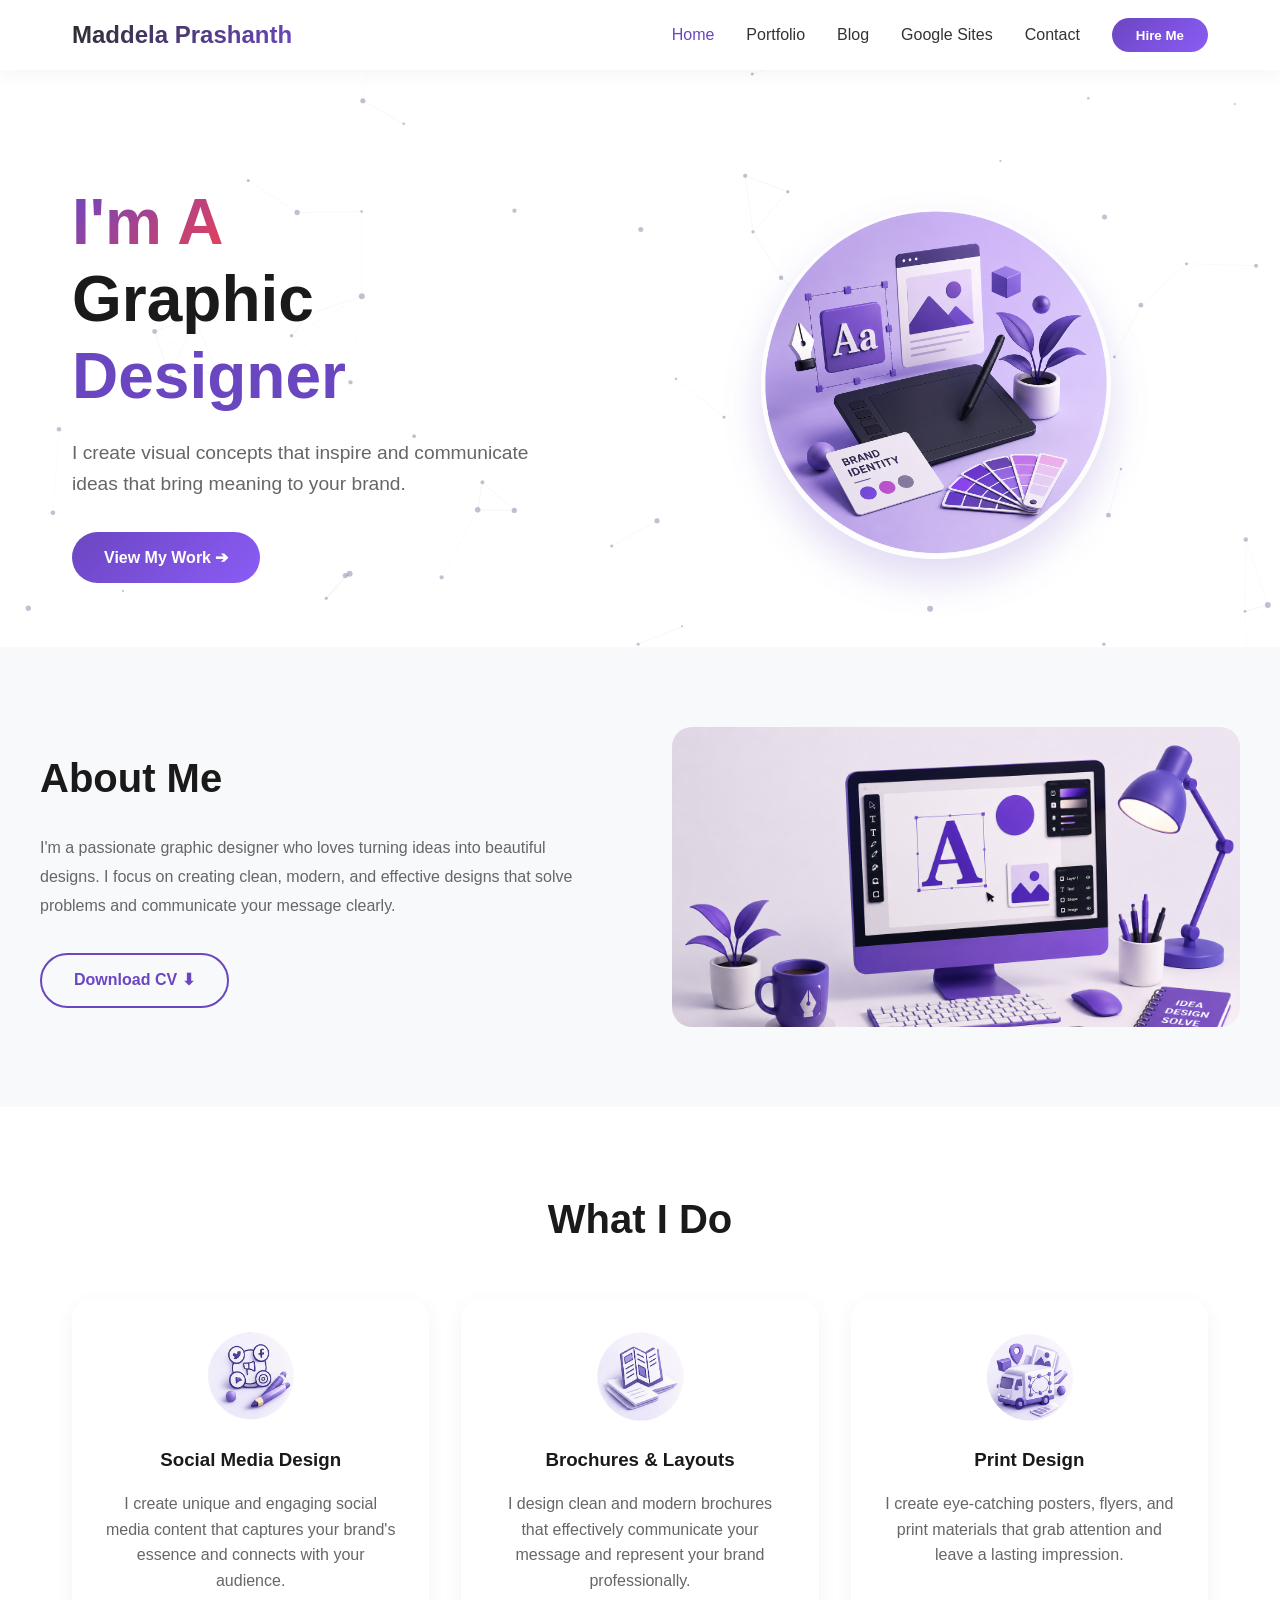
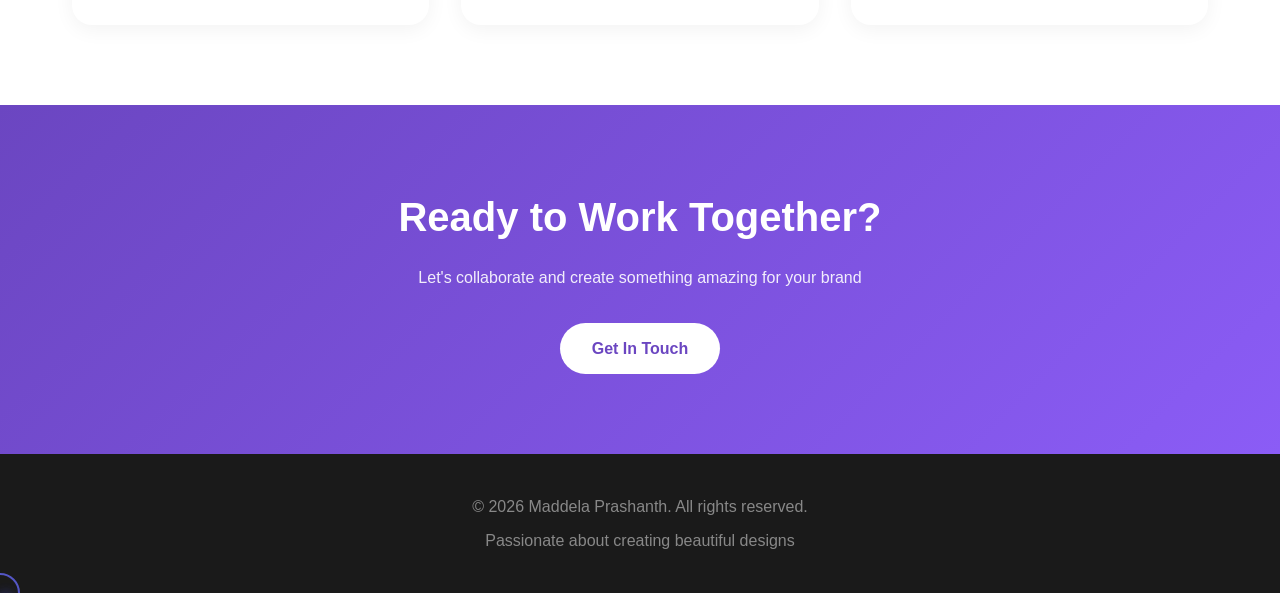
==== commit 10d7760f: "done" ====
--- a/index.html
+++ b/index.html
@@ -11,6 +11,9 @@
     <link rel="stylesheet" href="index.css" />
   </head>
   <body>
+
+
+    
     <!-- Navigation Header -->
     <header class="navbar">
       <div class="nav-container">
@@ -35,6 +38,7 @@
             class="nav-link"
             >Blog</a
           >
+          <a href="https://sites.google.com/view/prashanth4" target="_blank" class="nav-link">Google Sites</a>
           <a href="contact.html" class="nav-link">Contact</a>
           <a href="mailto:maddelaprashanth31@gmail.com">
             <button class="btn-hire">Hire Me</button>
@@ -443,3 +447,5 @@
     });
   })();
 </script>
+
+
--- a/index.css
+++ b/index.css
@@ -407,26 +407,26 @@
   background-image: url("https://images.unsplash.com/photo-1556761175-b413da4baf72?w=400&h=250&fit=crop");
   background-size: cover;
 }
-.image-placeholder-6 {
+/* .image-placeholder-6 {
   background-image: url("https://images.unsplash.com/photo-1445205170230-053b83016050?w=400&h=250&fit=crop");
   background-size: cover;
-}
-.image-placeholder-7 {
+} */
+/* .image-placeholder-7 {
   background-image: url("https://images.unsplash.com/photo-1561070791-2526d30994b5?w=400&h=250&fit=crop");
   background-size: cover;
-}
-.image-placeholder-8 {
+} */
+/* .image-placeholder-8 {
   background-image: url("imagess/Graphihc\ Designer.jpg");
   background-size: cover;
-}
-.image-placeholder-9 {
+} */
+/* .image-placeholder-9 {
   background-image: url("https://images.unsplash.com/photo-1517248135467-4c7edcad34c4?w=400&h=250&fit=crop");
   background-size: cover;
-}
-.image-placeholder-10 {
+} */
+/* .image-placeholder-10 {
   background-image: url("https://images.unsplash.com/photo-1512941937669-90a1b58e7e9c?w=400&h=250&fit=crop");
   background-size: cover;
-}
+} */
 .image-placeholder-11 {
   background-image: url("https://images.unsplash.com/photo-1563986768609-322da13575f3?w=400&h=250&fit=crop");
   background-size: cover;
@@ -474,7 +474,7 @@
   margin: 5% auto;
   padding: 0;
   width: 90%;
-  height: 100%;
+  /* height: 100%; */
   max-width: 800px;
   border-radius: 20px;
   overflow: hidden;
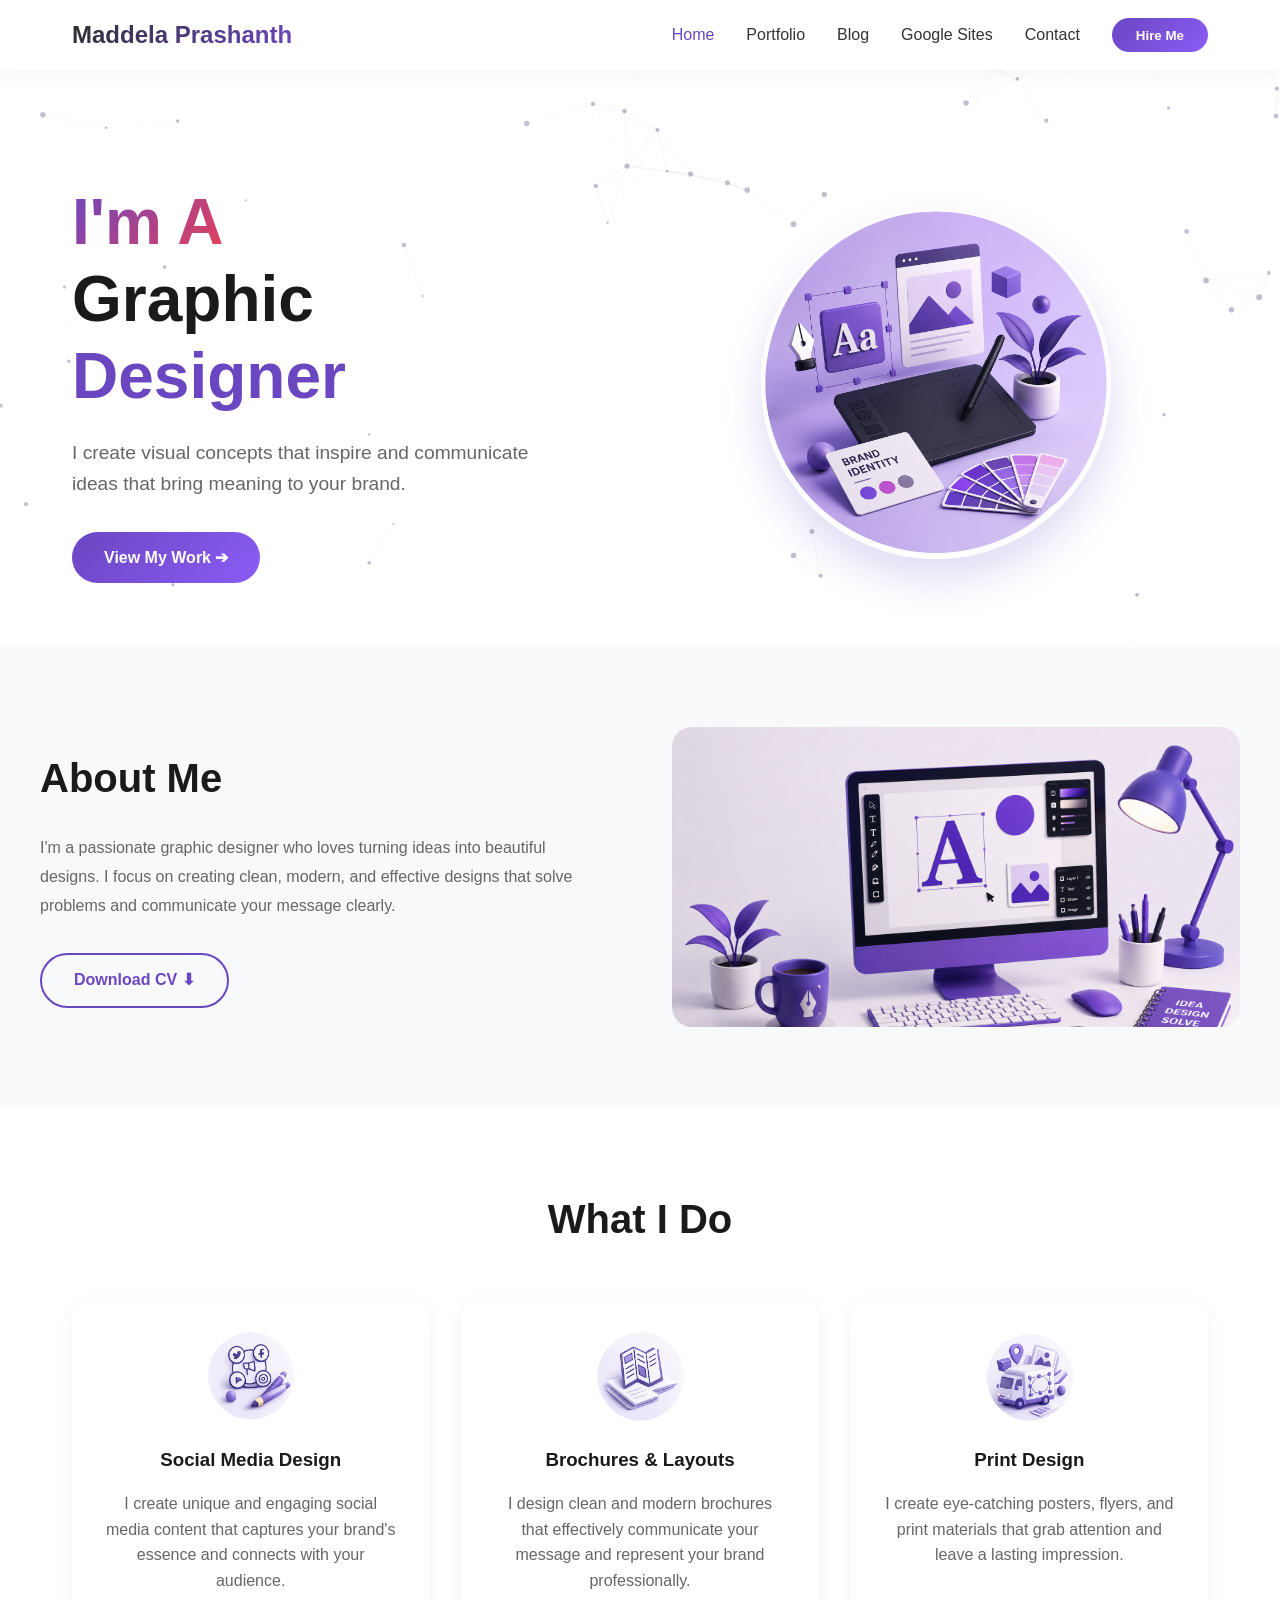
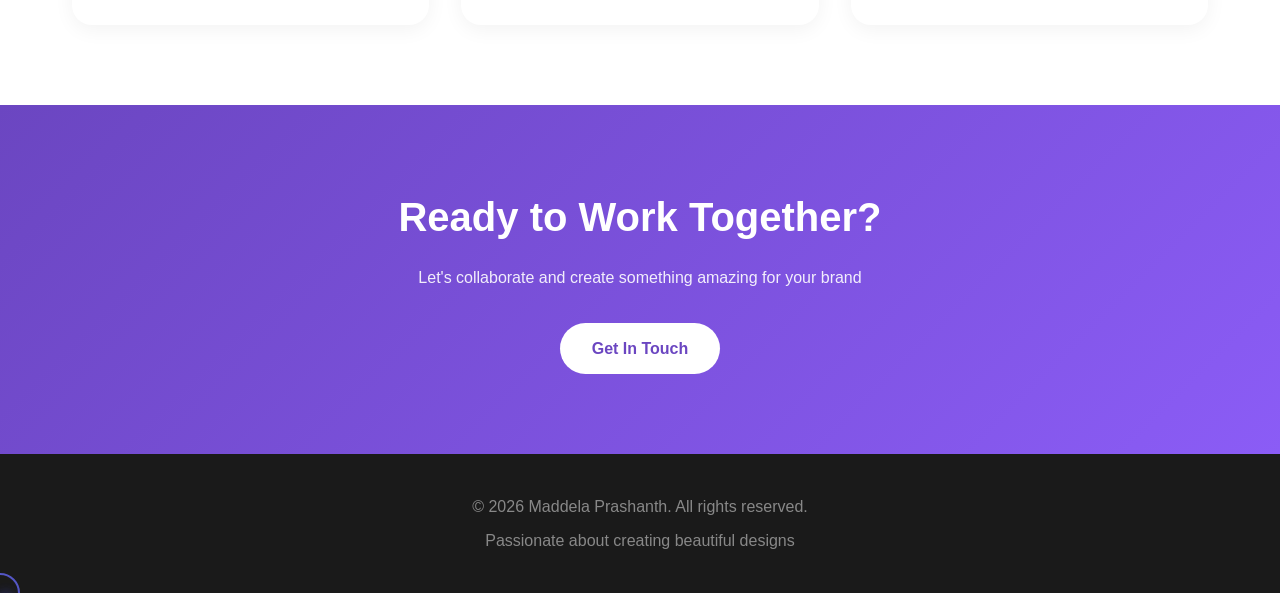
==== commit 1f24eef7: "update" ====
--- a/index.html
+++ b/index.html
@@ -11,9 +11,6 @@
     <link rel="stylesheet" href="index.css" />
   </head>
   <body>
-
-
-    
     <!-- Navigation Header -->
     <header class="navbar">
       <div class="nav-container">
@@ -38,7 +35,12 @@
             class="nav-link"
             >Blog</a
           >
-          <a href="https://sites.google.com/view/prashanth4" target="_blank" class="nav-link">Google Sites</a>
+          <a
+            href="https://sites.google.com/view/prashanth4"
+            target="_blank"
+            class="nav-link"
+            >Google Sites</a
+          >
           <a href="contact.html" class="nav-link">Contact</a>
           <a href="mailto:maddelaprashanth31@gmail.com">
             <button class="btn-hire">Hire Me</button>
@@ -447,5 +449,3 @@
     });
   })();
 </script>
-
-
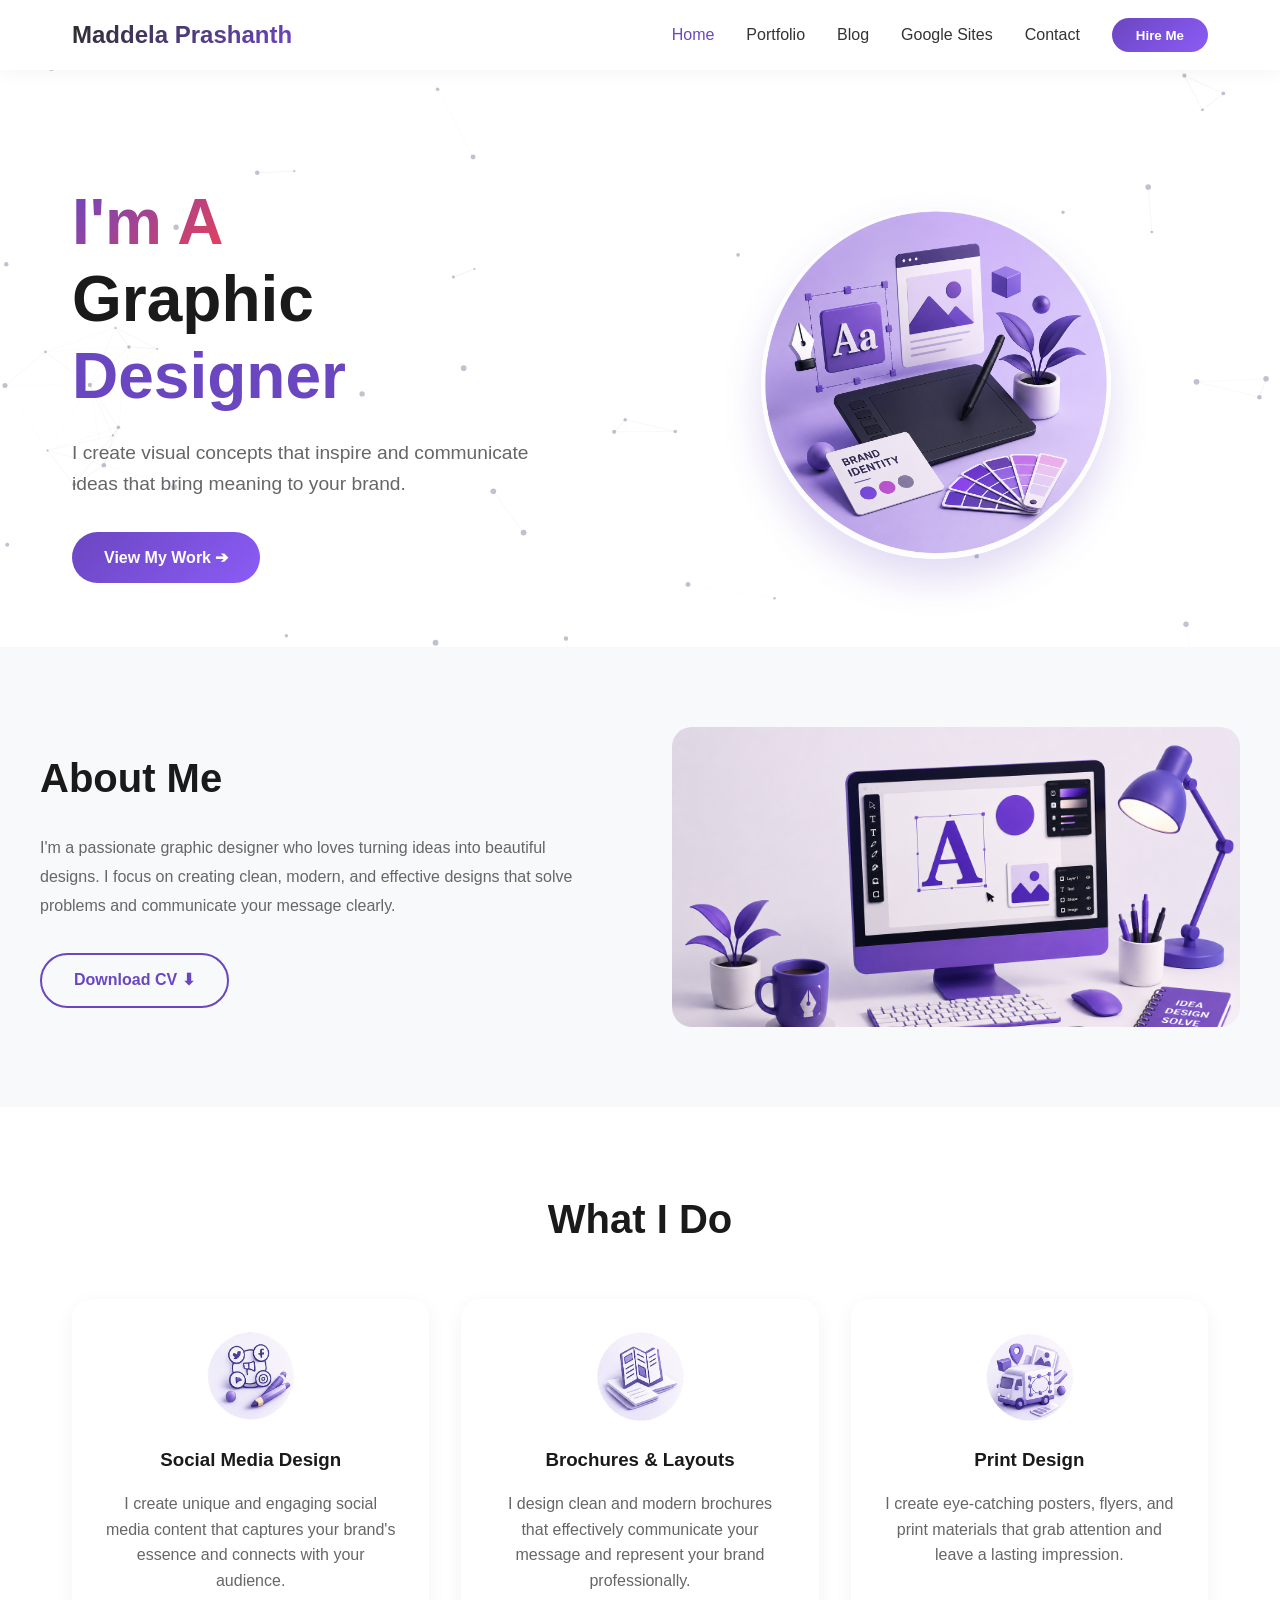
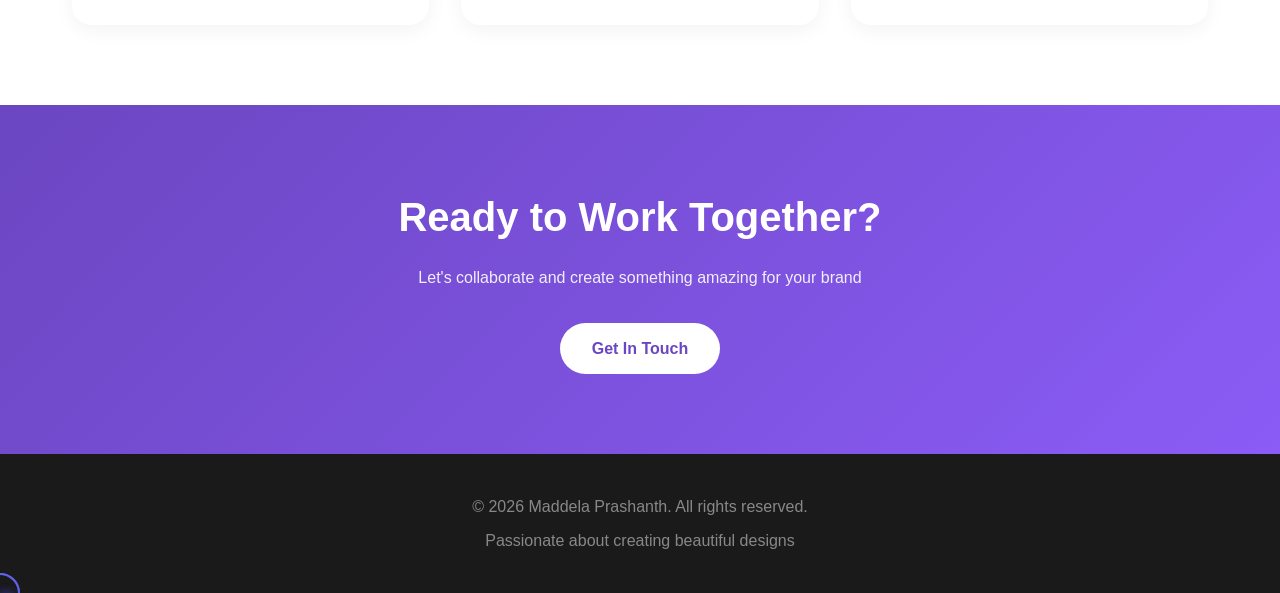
==== commit 9cb9a1ee: "update" ====
--- a/index.html
+++ b/index.html
@@ -61,12 +61,7 @@
           I create visual concepts that inspire and communicate ideas that bring
           meaning to your brand.
         </p>
-        <a
-          href="https://sites.google.com/view/prashanth4"
-          target="_blank"
-          class="btn btn-primary"
-          >View My Work ➔</a
-        >
+        <a href="" target="_blank" class="btn btn-primary">View My Work ➔</a>
       </div>
       <div class="hero-image">
         <div class="image-placeholder-1"></div>
--- a/index.css
+++ b/index.css
@@ -97,61 +97,6 @@
   transition: 0.3s;
 }
 
-/* ==================== HERO SECTION ==================== */
-.hero {
-  display: flex;
-  align-items: center;
-  justify-content: space-between;
-  max-width: 1200px;
-  margin: 120px auto 0;
-  padding: 4rem 2rem;
-  gap: 3rem;
-}
-
-.hero-content {
-  flex: 1;
-}
-
-.hero-title {
-  font-size: 4rem;
-  line-height: 1.2;
-  margin-bottom: 1.5rem;
-}
-
-.gradient-text {
-  background: linear-gradient(135deg, #6b46c1, #e94057);
-  -webkit-background-clip: text;
-  background-clip: text;
-  color: transparent;
-}
-
-.highlight {
-  color: #6b46c1;
-}
-
-.hero-subtitle {
-  font-size: 1.2rem;
-  color: #666;
-  margin-bottom: 2rem;
-  max-width: 500px;
-}
-
-.hero-image {
-  flex: 1;
-  display: flex;
-  justify-content: center;
-}
-
-.image-placeholder-1 {
-  background-image: url("imagess/Circle.png");
-  background-size: cover;
-  width: 350px;
-  height: 350px;
-  /* background: linear-gradient(135deg, #6b46c1, #8b5cf6); */
-  border-radius: 50%;
-  box-shadow: 0 20px 40px rgba(107, 70, 193, 0.2);
-}
-
 /* ==================== BUTTONS ==================== */
 .btn {
   display: inline-block;
@@ -185,6 +130,60 @@
   color: white;
 }
 
+/* ==================== HERO SECTION ==================== */
+.hero {
+  display: flex;
+  align-items: center;
+  justify-content: space-between;
+  max-width: 1200px;
+  margin: 120px auto 0;
+  padding: 4rem 2rem;
+  gap: 3rem;
+}
+
+.hero-content {
+  flex: 1;
+}
+
+.hero-title {
+  font-size: 4rem;
+  line-height: 1.2;
+  margin-bottom: 1.5rem;
+}
+
+.gradient-text {
+  background: linear-gradient(135deg, #6b46c1, #e94057);
+  -webkit-background-clip: text;
+  background-clip: text;
+  color: transparent;
+}
+
+.highlight {
+  color: #6b46c1;
+}
+
+.hero-subtitle {
+  font-size: 1.2rem;
+  color: #666;
+  margin-bottom: 2rem;
+  max-width: 500px;
+}
+
+.hero-image {
+  flex: 1;
+  display: flex;
+  justify-content: center;
+}
+
+.image-placeholder-1 {
+  background-image: url("imagess/Circle.png");
+  background-size: cover;
+  width: 350px;
+  height: 350px;
+  border-radius: 50%;
+  box-shadow: 0 20px 40px rgba(107, 70, 193, 0.2);
+}
+
 /* ==================== ABOUT SECTION ==================== */
 .about {
   background: #f8f9fa;
@@ -223,7 +222,6 @@
   background-size: cover;
   width: 100%;
   height: 300px;
-  /* background: linear-gradient(135deg, #ddd, #bbb); */
   border-radius: 20px;
 }
 
@@ -267,7 +265,6 @@
   background-size: cover;
   width: 90px;
   height: 90px;
-  /* background: linear-gradient(135deg, #6b46c1, #8b5cf6); */
   border-radius: 20px;
   margin: 0 auto;
 }
@@ -277,7 +274,6 @@
   background-size: cover;
   width: 90px;
   height: 90px;
-  /* background: linear-gradient(135deg, #6b46c1, #8b5cf6); */
   border-radius: 20px;
   margin: 0 auto;
 }
@@ -287,7 +283,6 @@
   background-size: cover;
   width: 90px;
   height: 90px;
-  /* background: linear-gradient(135deg, #6b46c1, #8b5cf6); */
   border-radius: 20px;
   margin: 0 auto;
 }
@@ -399,34 +394,17 @@
   background-image: url("https://images.unsplash.com/photo-1442512595331-e89e73853f31?w=400&h=250&fit=crop");
   background-size: cover;
 }
+
 .image-placeholder-4 {
   background-image: url("imagess/SAIL\ INTO\ Discover\ the\ world's\ most\ breathtaking.jpg");
   background-size: cover;
 }
+
 .image-placeholder-5 {
   background-image: url("https://images.unsplash.com/photo-1556761175-b413da4baf72?w=400&h=250&fit=crop");
   background-size: cover;
 }
-/* .image-placeholder-6 {
-  background-image: url("https://images.unsplash.com/photo-1445205170230-053b83016050?w=400&h=250&fit=crop");
-  background-size: cover;
-} */
-/* .image-placeholder-7 {
-  background-image: url("https://images.unsplash.com/photo-1561070791-2526d30994b5?w=400&h=250&fit=crop");
-  background-size: cover;
-} */
-/* .image-placeholder-8 {
-  background-image: url("imagess/Graphihc\ Designer.jpg");
-  background-size: cover;
-} */
-/* .image-placeholder-9 {
-  background-image: url("https://images.unsplash.com/photo-1517248135467-4c7edcad34c4?w=400&h=250&fit=crop");
-  background-size: cover;
-} */
-/* .image-placeholder-10 {
-  background-image: url("https://images.unsplash.com/photo-1512941937669-90a1b58e7e9c?w=400&h=250&fit=crop");
-  background-size: cover;
-} */
+
 .image-placeholder-11 {
   background-image: url("https://images.unsplash.com/photo-1563986768609-322da13575f3?w=400&h=250&fit=crop");
   background-size: cover;
@@ -913,15 +891,123 @@
   opacity: 1;
 }
 
-/* Responsive Design for Contact Page */
-@media (max-width: 900px) {
+/* ==================== CTA SECTION ==================== */
+.cta {
+  text-align: center;
+  padding: 5rem 2rem;
+  background: linear-gradient(135deg, #6b46c1, #8b5cf6);
+  color: white;
+}
+
+.cta h2 {
+  font-size: 2.5rem;
+  margin-bottom: 1rem;
+}
+
+.cta p {
+  margin-bottom: 2rem;
+  opacity: 0.9;
+}
+
+.cta .btn-primary {
+  background: white;
+  color: #6b46c1;
+}
+
+.cta .btn-primary:hover {
+  transform: translateY(-3px);
+  box-shadow: 0 10px 20px rgba(0, 0, 0, 0.2);
+}
+
+/* ==================== FOOTER ==================== */
+.footer {
+  background: #1a1a1a;
+  color: #888;
+  text-align: center;
+  padding: 2rem;
+}
+
+.footer-content p {
+  margin: 0.5rem 0;
+}
+
+/* ==================== RESPONSIVE DESIGN ==================== */
+@media (max-width: 768px) {
+  .hamburger {
+    display: flex;
+  }
+
+  .nav-menu {
+    position: fixed;
+    top: 70px;
+    left: -100%;
+    width: 100%;
+    height: calc(100vh - 70px);
+    background: white;
+    flex-direction: column;
+    padding: 2rem;
+    transition: left 0.3s;
+    gap: 1.5rem;
+  }
+
+  .nav-menu.active {
+    left: 0;
+  }
+
+  .hamburger.active span:nth-child(1) {
+    transform: rotate(45deg) translate(5px, 5px);
+  }
+
+  .hamburger.active span:nth-child(2) {
+    opacity: 0;
+  }
+
+  .hamburger.active span:nth-child(3) {
+    transform: rotate(-45deg) translate(7px, -6px);
+  }
+
+  .hero {
+    flex-direction: column;
+    text-align: center;
+    margin-top: 80px;
+  }
+
+  .hero-title {
+    font-size: 2.5rem;
+  }
+
+  .hero-subtitle {
+    margin-left: auto;
+    margin-right: auto;
+  }
+
+  .about-content {
+    flex-direction: column;
+    text-align: center;
+  }
+
+  .portfolio-grid {
+    grid-template-columns: 1fr;
+  }
+
+  .modal-content {
+    width: 95%;
+    margin: 10% auto;
+  }
+
+  .modal-info h3 {
+    font-size: 1.4rem;
+  }
+
   .contact-grid {
     grid-template-columns: 1fr;
     gap: 2rem;
   }
+
   .contact-page-wrapper {
     padding: 120px 1.5rem 3rem;
   }
+
   .contact-header h1 {
     font-size: 2.5rem;
   }
@@ -933,33 +1019,41 @@
     text-align: center;
     border-radius: 25px;
   }
+
   .contact-info,
   .contact-form-container {
     padding: 1.5rem;
   }
+
   .info-icon {
     width: 55px;
     height: 55px;
   }
+
   .info-text h4 {
     font-size: 0.9rem;
   }
+
   .info-text p,
   .info-text a {
     font-size: 1rem;
   }
+
   .social-icon {
     width: 38px;
     height: 38px;
     font-size: 1.1rem;
   }
+
   .btn-submit {
     font-size: 1rem;
     padding: 0.9rem;
   }
+
   .contact-header h1 {
     font-size: 2rem;
   }
+
   .contact-header p {
     font-size: 1rem;
   }
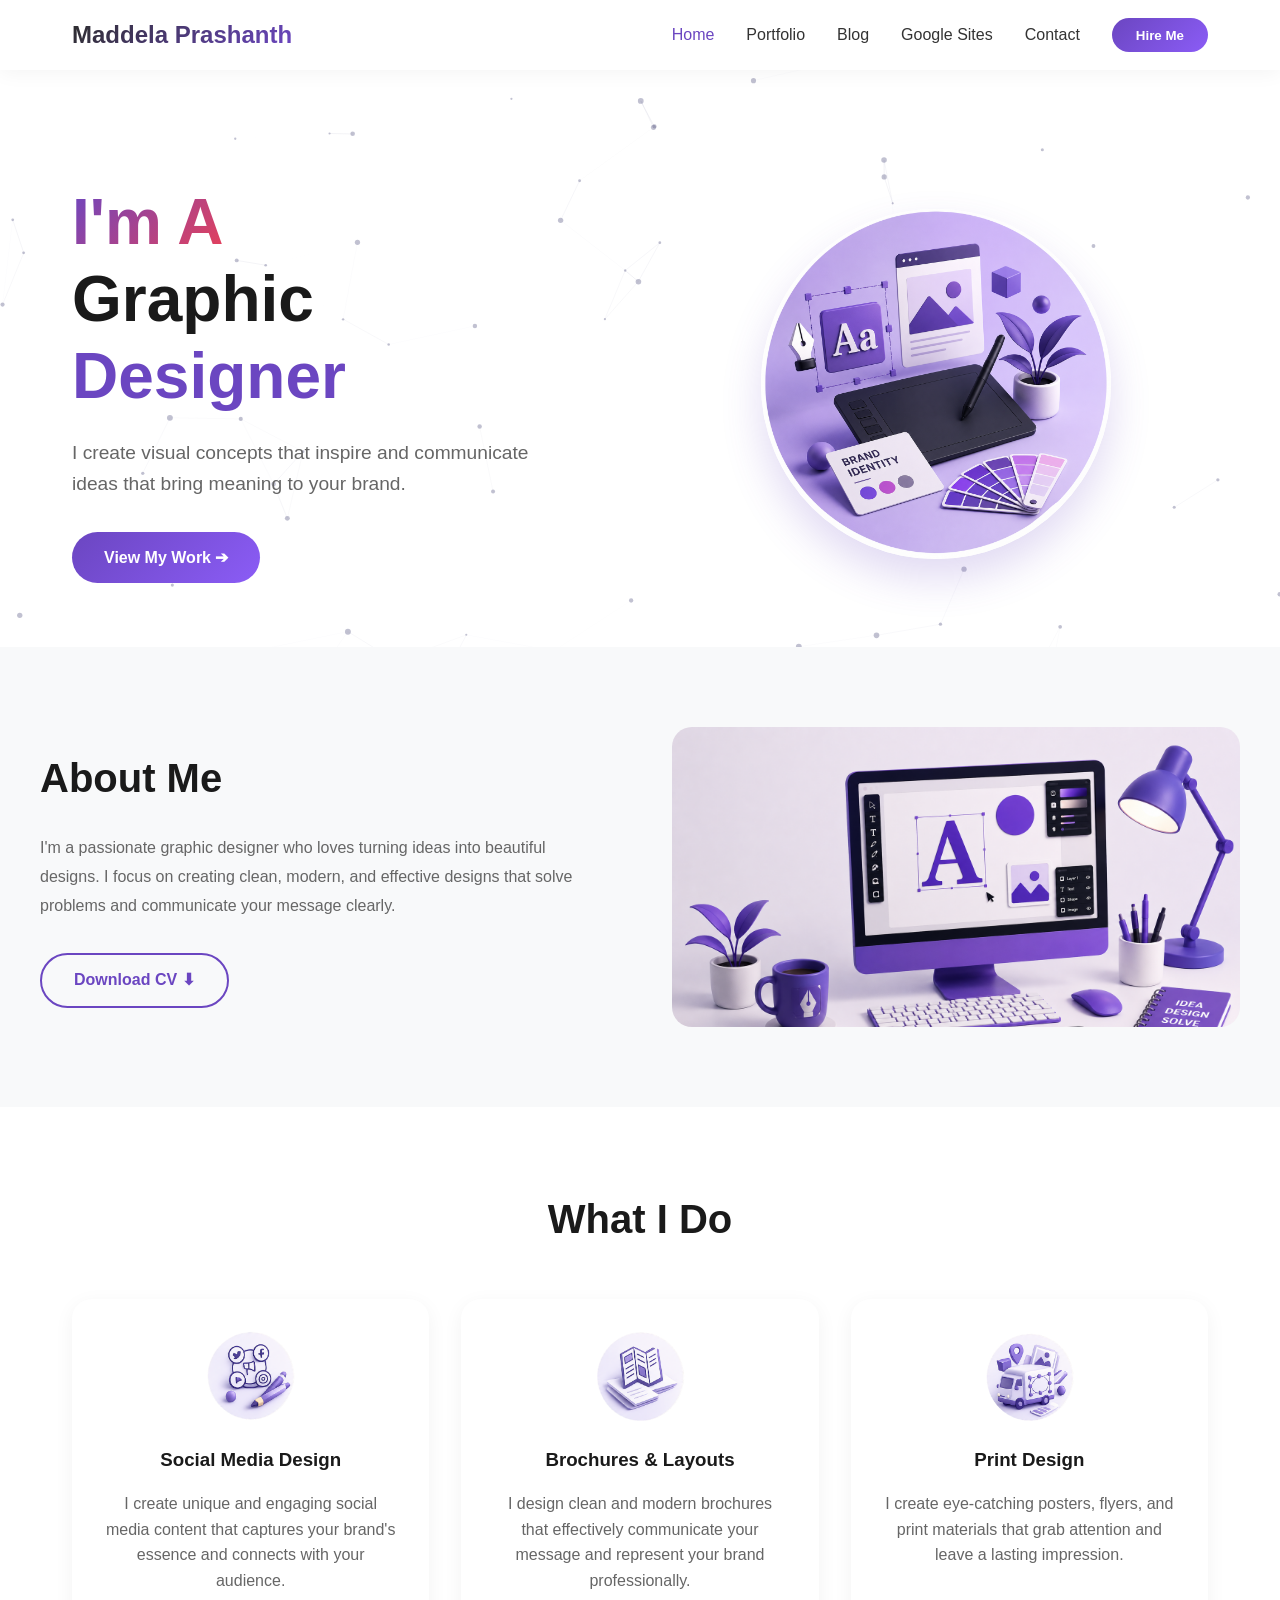
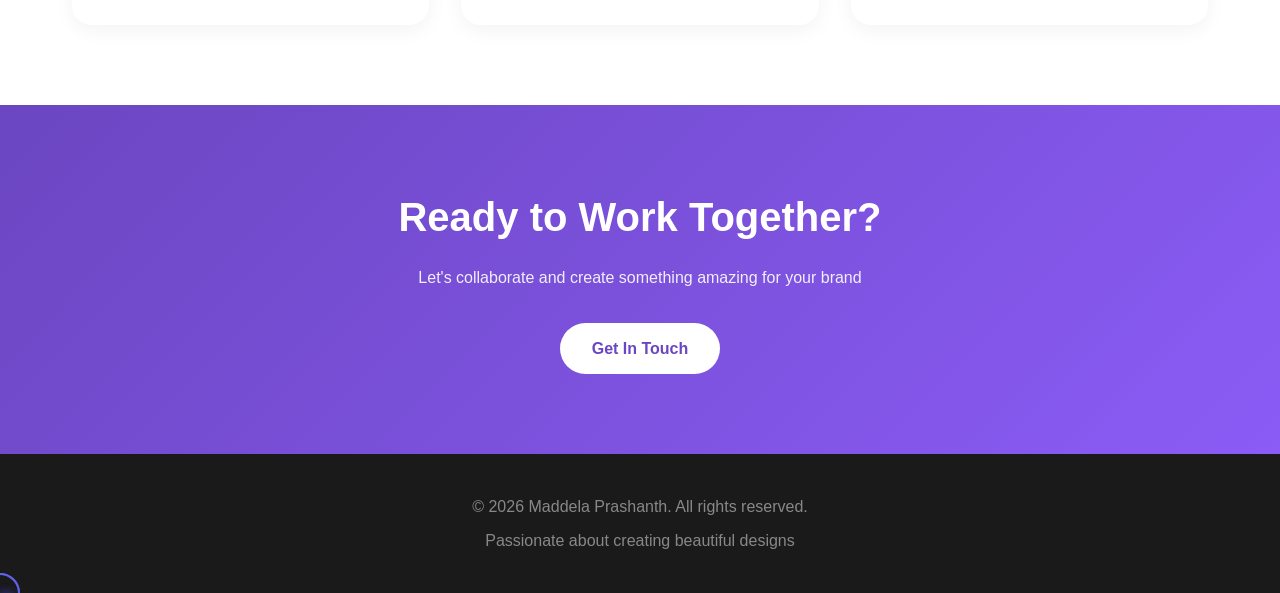
==== commit 8207b4a7: "updated" ====
--- a/index.html
+++ b/index.html
@@ -61,7 +61,7 @@
           I create visual concepts that inspire and communicate ideas that bring
           meaning to your brand.
         </p>
-        <a href="" target="_blank" class="btn btn-primary">View My Work ➔</a>
+        <a href="Portfolio Page.html"class="btn btn-primary">View My Work ➔</a>
       </div>
       <div class="hero-image">
         <div class="image-placeholder-1"></div>
@@ -161,6 +161,8 @@
   </body>
 </html>
 
+<!-- background animatin -->
+<section>
 <canvas id="particleCanvas"></canvas>
 
 <script>
@@ -235,6 +237,8 @@
   drawParticles();
 </script>
 
+<!-- cursor animation -->
+<section>
 <style>
   .cursor-particle {
     position: fixed;
@@ -288,7 +292,8 @@
     }
   }
 </style>
-
+</section>
+<!-- cursor animation -->
 <script>
   (function () {
     // Create elements
@@ -444,3 +449,5 @@
     });
   })();
 </script>
+</section>
+<!-- background animatin -->
